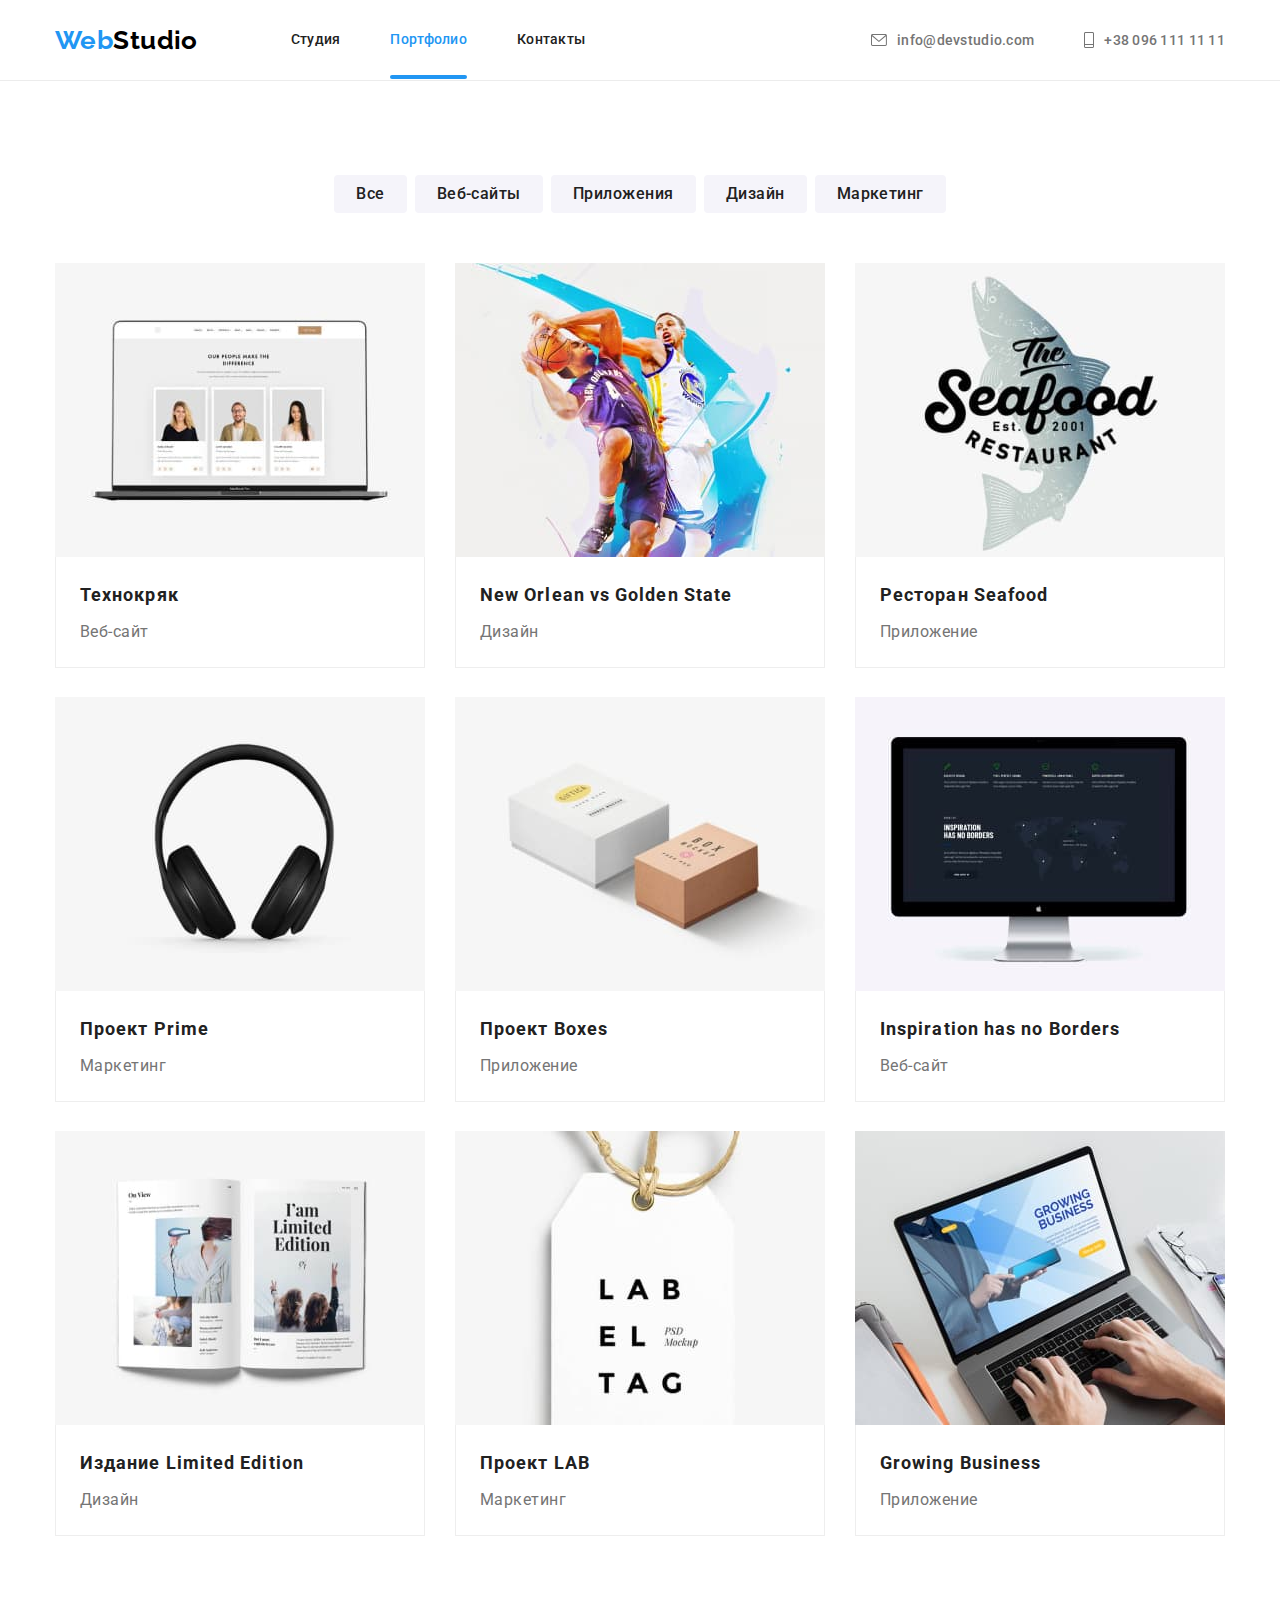
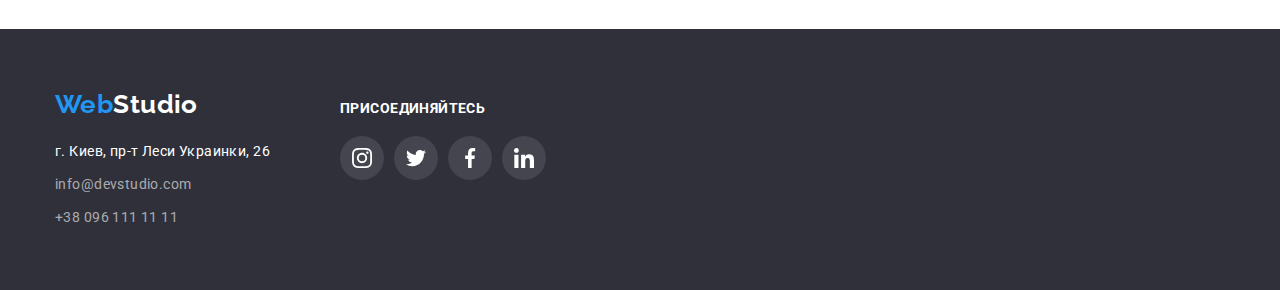
==== portfolio.html @ 1ba32eb7 "Initial commit" ====
<!DOCTYPE html>
<html lang="ru">
  <head>
    <meta charset="UTF-8" />
    <meta http-equiv="X-UA-Compatible" content="IE=edge" />
    <meta name="viewport" content="width=device-width, initial-scale=1.0" />
    <link rel="preconnect" href="https://fonts.googleapis.com" />
    <link rel="preconnect" href="https://fonts.gstatic.com" crossorigin />
    <link
      href="https://fonts.googleapis.com/css2?family=Raleway:wght@700&family=Roboto:wght@400;500;700;900&display=swap"
      rel="stylesheet"
    />
    <link
      rel="stylesheet"
      href="https://cdnjs.cloudflare.com/ajax/libs/modern-normalize/1.1.0/modern-normalize.min.css"
    />
    <link rel="stylesheet" href="./css/styles.css" />
    <title>Портфолио</title>
  </head>

  <!--Зміст сайту Студії-->

  <body>
    <header class="header-section-portfolio">
      <div class="container header-container">
        <a class="logo link" href="index.html" lang="en"
          >Web<span class="logo-black">Studio</span></a
        >
        <nav class="header-nav">
          <ul class="header-nav-list list">
            <li class="header-nav-item">
              <a class="header-nav-link link" href="./index.html">Студия</a>
            </li>
            <li class="header-nav-item">
              <a class="header-nav-link active link" href="./portfolio.html">Портфолио</a>
            </li>
            <li class="header-nav-item"><a class="header-nav-link link" href="#">Контакты</a></li>
          </ul>
        </nav>

        <!--Контакти студії-->

        <ul class="header-contact-list">
          <li class="header-contact-item">
            <a class="header-contact-link link" href="mailto:info@devstudio.com"
              ><svg class="header-contact-icon" width="16" height="12">
                <use href="./images/icons.svg#icon-mail"></use>
              </svg>
              info@devstudio.com</a
            >
          </li>
          <li class="header-contact-item">
            <a class="header-contact-link link" href="tel:+380961111111"
              ><svg class="header-contact-icon" width="10" height="16">
                <use href="./images/icons.svg#icon-tel"></use></svg
              >+38 096 111 11 11</a
            >
          </li>
        </ul>
      </div>
    </header>

    <!--Основна інформація сторінки портфоліо-->

    <main>
      <section class="section portfolio-section">
        <div class="container">
          <!--Фільтр портфоліо-->
          <h1 class="sr-only">Примеры работ</h1>
          <ul class="potfolio-filtr list">
            <li class="portfolio-filtr-button">
              <button class="portfolio-filtr-button-item" type="button">Все</button>
            </li>
            <li class="portfolio-filtr-button">
              <button class="portfolio-filtr-button-item" type="button">Веб-сайты</button>
            </li>
            <li class="portfolio-filtr-button">
              <button class="portfolio-filtr-button-item" type="button">Приложения</button>
            </li>
            <li class="portfolio-filtr-button">
              <button class="portfolio-filtr-button-item" type="button">Дизайн</button>
            </li>
            <li class="portfolio-filtr-button">
              <button class="portfolio-filtr-button-item" type="button">Маркетинг</button>
            </li>
          </ul>

          <!--Матеріали портфоліо-->

          <!-- <li class="item-services">
                    <a href="" class="list-services">
                    <div class="overlay">
                        <img src="./img/tehno.jpg" alt="leptop" width="370" height="294">
                        <p class="kontent">Технокряк это современная площадка распространения коронавируса.
                            Компании используют эту платформу для цифрового шпионажа и атак на защищённые сервера конкурентов.</p>
                    </div>
                    <div class="bloc">
                        <h2>Технокряк</h2>
                        <p class="list-text">Веб-сайт</p>
                    </div></a> -->

          <ul class="portfolio-list list">
            <li class="portfolio-item">
              <a class="portfolio-item-link" href="#">
                <div class="portfolio-description">
                  <img
                    src="./images/portfolio/project-1.jpg"
                    alt="Веб-сайт Технокряк"
                    width="370"
                    height="294"
                  />
                  <p class="portfolio-item-description">
                    Ресурс предлагает комплексные предложения с разным уровнем функционала и
                    сервисов. Все это позволит посетителю получить исчерпывающие сведения о компании
                    или частном лице.
                  </p>
                </div>
                <div class="portfolio-card-content">
                  <h2 class="portfolio-list-title">Технокряк</h2>
                  <p class="portfolio-list-text">Веб-сайт</p>
                </div>
              </a>
            </li>
            <li class="portfolio-item">
              <a class="portfolio-item-link" href="#">
                <div class="portfolio-description">
                  <img
                    src="./images/portfolio/project-2.jpg"
                    alt="Дизайн постера баскетбольного матча New Orlean vs Golden State"
                    width="370"
                    height="294"
                  />
                  <p class="portfolio-item-description">
                    Ресурс предлагает комплексные предложения с разным уровнем функционала и
                    сервисов. Все это позволит посетителю получить исчерпывающие сведения о компании
                    или частном лице.
                  </p>
                </div>
                <div class="portfolio-card-content">
                  <h2 class="portfolio-list-title">New Orlean vs Golden State</h2>
                  <p class="portfolio-list-text">Дизайн</p>
                </div>
              </a>
            </li>
            <li class="portfolio-item">
              <a class="portfolio-item-link" href="#">
                <div class="portfolio-description">
                  <img
                    src="./images/portfolio/project-3.jpg"
                    alt="Приложение для ресторана Seafood"
                    width="370"
                    height="294"
                  />
                  <p class="portfolio-item-description">
                    Ресурс предлагает комплексные предложения с разным уровнем функционала и
                    сервисов. Все это позволит посетителю получить исчерпывающие сведения о компании
                    или частном лице.
                  </p>
                </div>
                <div class="portfolio-card-content">
                  <h2 class="portfolio-list-title">Ресторан Seafood</h2>
                  <p class="portfolio-list-text">Приложение</p>
                </div>
              </a>
            </li>
            <li class="portfolio-item">
              <a class="portfolio-item-link" href="#">
                <div class="portfolio-description">
                  <img
                    src="./images/portfolio/project-4.jpg"
                    alt="Проект в сфере маркетинга под названием Prime с наушниками"
                    width="370"
                    height="294"
                  />
                  <p class="portfolio-item-description">
                    Ресурс предлагает комплексные предложения с разным уровнем функционала и
                    сервисов. Все это позволит посетителю получить исчерпывающие сведения о компании
                    или частном лице.
                  </p>
                </div>
                <div class="portfolio-card-content">
                  <h2 class="portfolio-list-title">Проект Prime</h2>
                  <p class="portfolio-list-text">Маркетинг</p>
                </div>
              </a>
            </li>
            <li class="portfolio-item">
              <a class="portfolio-item-link" href="#">
                <div class="portfolio-description">
                  <img
                    src="./images/portfolio/project-5.jpg"
                    alt="Приложение для проекта Boxes"
                    width="370"
                    height="294"
                  />
                  <p class="portfolio-item-description">
                    Ресурс предлагает комплексные предложения с разным уровнем функционала и
                    сервисов. Все это позволит посетителю получить исчерпывающие сведения о компании
                    или частном лице.
                  </p>
                </div>
                <div class="portfolio-card-content">
                  <h2 class="portfolio-list-title">Проект Boxes</h2>
                  <p class="portfolio-list-text">Приложение</p>
                </div>
              </a>
            </li>
            <li class="portfolio-item">
              <a class="portfolio-item-link" href="#">
                <div class="portfolio-description">
                  <img
                    src="./images/portfolio/project-6.jpg"
                    alt="Веб-сайт Inspiration has no Borders на черном фоне"
                    width="370"
                    height="294"
                  />
                  <p class="portfolio-item-description">
                    Ресурс предлагает комплексные предложения с разным уровнем функционала и
                    сервисов. Все это позволит посетителю получить исчерпывающие сведения о компании
                    или частном лице.
                  </p>
                </div>
                <div class="portfolio-card-content">
                  <h2 class="portfolio-list-title">Inspiration has no Borders</h2>
                  <p class="portfolio-list-text">Веб-сайт</p>
                </div>
              </a>
            </li>
            <li class="portfolio-item">
              <a class="portfolio-item-link" href="#">
                <div class="portfolio-description">
                  <img
                    src="./images/portfolio/project-7.jpg"
                    alt="Дизайн для издания Limited Edition"
                    width="370"
                    height="294"
                  />
                  <p class="portfolio-item-description">
                    Ресурс предлагает комплексные предложения с разным уровнем функционала и
                    сервисов. Все это позволит посетителю получить исчерпывающие сведения о компании
                    или частном лице.
                  </p>
                </div>
                <div class="portfolio-card-content">
                  <h2 class="portfolio-list-title">Издание Limited Edition</h2>
                  <p class="portfolio-list-text">Дизайн</p>
                </div>
              </a>
            </li>
            <li class="portfolio-item">
              <a class="portfolio-item-link" href="#">
                <div class="portfolio-description">
                  <img
                    src="./images/portfolio/project-8.jpg"
                    alt="Проект в сфере маркетинга под названием LAB"
                    width="370"
                    height="294"
                  />
                  <p class="portfolio-item-description">
                    Ресурс предлагает комплексные предложения с разным уровнем функционала и
                    сервисов. Все это позволит посетителю получить исчерпывающие сведения о компании
                    или частном лице.
                  </p>
                </div>
                <div class="portfolio-card-content">
                  <h2 class="portfolio-list-title">Проект LAB</h2>
                  <p class="portfolio-list-text">Маркетинг</p>
                </div>
              </a>
            </li>
            <li class="portfolio-item">
              <a class="portfolio-item-link" href="#">
                <div class="portfolio-description">
                  <img
                    src="./images/portfolio/project-9.jpg"
                    alt="Приложение Growing Business"
                    width="370"
                    height="294"
                  />
                  <p class="portfolio-item-description">
                    Ресурс предлагает комплексные предложения с разным уровнем функционала и
                    сервисов. Все это позволит посетителю получить исчерпывающие сведения о компании
                    или частном лице.
                  </p>
                </div>
                <div class="portfolio-card-content">
                  <h2 class="portfolio-list-title">Growing Business</h2>
                  <p class="portfolio-list-text">Приложение</p>
                </div>
              </a>
            </li>
          </ul>
        </div>
      </section>
    </main>

    <!--Футер сайту-->

    <footer class="footer">
      <div class="container">
        <div class="footer-left-side">
          <a class="logo link logo-footer" href="./index.html" lang="en"
            >Web<span class="logo-white">Studio</span></a
          >

          <address class="footer-contact">
            <ul class="footer-contact-list list">
              <li class="footer-contact-item">
                <a
                  class="footer-contact-adress"
                  href="https://goo.gl/maps/XeqfAgBL67WMoKfA7"
                  target="_blank"
                  rel="noreferrer noopener"
                  >г. Киев, пр-т Леси Украинки, 26</a
                >
              </li>
              <li class="footer-contact-item">
                <a class="footer-contact-link" href="mailto:info@devstudio.com"
                  >info@devstudio.com</a
                >
              </li>
              <li class="footer-contact-item">
                <a class="footer-contact-link" href="tel:+380961111111">+38 096 111 11 11</a>
              </li>
            </ul>
          </address>
        </div>

        <div class="footer-right-side">
          <h2 class="footer-social-connect">ПРИСОЕДИНЯЙТЕСЬ</h2>
          <ul class="studio-social">
            <li class="studio-social-item">
              <a
                class="studio-social-link link"
                href=""
                target="_blank"
                rel="noopener noreferrer"
                aria-label="Иконка Instagram"
              >
                <svg class="studio-social-icon" width="20" height="20">
                  <use href="./images/icons.svg#icon-instagram"></use>
                </svg>
              </a>
            </li>
            <li class="studio-social-item">
              <a
                class="studio-social-link link"
                href=""
                target="_blank"
                rel="noopener noreferrer"
                aria-label="Иконка Twitter"
              >
                <svg class="studio-social-icon" width="20" height="20">
                  <use href="./images/icons.svg#icon-twitter"></use></svg
              ></a>
            </li>
            <li class="studio-social-item">
              <a
                class="studio-social-link link"
                href=""
                target="_blank"
                rel="noopener noreferrer"
                aria-label="Иконка Facebook"
              >
                <svg class="studio-social-icon" width="20" height="20">
                  <use href="./images/icons.svg#icon-facebook"></use></svg
              ></a>
            </li>
            <li class="studio-social-item">
              <a
                class="studio-social-link link"
                href=""
                target="_blank"
                rel="noopener noreferrer"
                aria-label="Иконка LinkedIn"
              >
                <svg class="studio-social-icon" width="20" height="20">
                  <use href="./images/icons.svg#icon-linkedin"></use></svg
              ></a>
            </li>
          </ul>
        </div>
      </div>
    </footer>
  </body>
</html>
---- css/styles.css ----
/* Головний псевдоклас для перемінних */
:root {
  --primary-text-color: #212121;
  --secondary-text-color: #757575;
  --white-text-color: #ffffff;
  --accent-color: #2196f3;
  --black-logo-color: #000000;
  --footer-text-color: rgba(255, 255, 255, 0.6);
  --white-background-color: #ffffff;
  --hero-background-color: #2f303a;
  --team-background-color: #f5f4fa;
  --hero-button-focus: #1e7cc9;
  --animation: 250ms cubic-bezier(0.4, 0, 0.2, 1);
}

/* основний клас */
html {
  box-sizing: border-box;
  margin: 0 auto;
}

body {
  font-family: Roboto, sans-serif;
  font-size: 14px;
  line-height: 1.71;
  letter-spacing: 0.03em;
  background-color: var(--white-background-color);
  color: var(--primary-text-color);
}

address {
  font-style: normal;
}

/* Прибираю оформлення посилання */

a {
  text-decoration: none;
}

/* Прибираю точки в списку */

ul {
  list-style-type: none;
}

/* зображення переводи з лінійних в блочні */

img {
  display: block;
  max-width: 100%;
}

/* прибираєм зайве в посилланнях та списку */
.link {
  text-decoration: none;
}
.list {
  list-style: none;
  padding-left: 0;
  margin: 0;
}

/* Оформлення логотипу */
.logo {
  display: flex;
  align-items: center;
  font-family: 'Raleway', sans-serif;
  font-style: normal;
  font-weight: 700;
  font-size: 26px;
  line-height: 1.19;
  color: var(--accent-color);
}

/* Оформлення заголовків */
.section-title {
  font-weight: 700;
  font-size: 36px;
  line-height: 1.17;
  text-align: center;
  color: var(--primary-text-color);
  margin-bottom: 50px;
}

/* Ховаємо непотрібні заголовки screen reader only */
.sr-only {
  position: absolute;
  width: 1px;
  height: 1px;
  margin: -1px;
  border: 0;
  padding: 0;
  white-space: nowrap;
  clip-path: inset(100%);
  clip: rect(0 0 0 0);
  overflow: hidden;
}

.container {
  width: 1200px;
  padding-left: 15px;
  padding-right: 15px;
  margin: 0 auto;
}

.section {
  padding-top: 94px;
  padding-bottom: 94px;
}

/* Оформллення хедера */
.logo-black {
  color: var(--black-logo-color);
}

.header-nav,
.header-contact-list {
  display: flex;
  align-items: center;
}

.header-nav-link {
  font-weight: 500;
  line-height: 1.14;
  letter-spacing: 0.02em;
  padding-top: 32px;
  padding-bottom: 32px;
  color: var(--primary-text-color);
  position: relative;

  transition: color var(--animation);
}

.header-nav-item {
  display: block;
  color: var(--title-text-color);
  font-weight: 500;
  line-height: 1.14;
  letter-spacing: 0.02em;
  margin-right: 50px;
}

.header-nav-item:last-child {
  margin-right: 0px;
}

.header-nav-list {
  display: flex;
}

.header-nav {
  margin-left: 93px;
}

.header-contact-list {
  display: flex;
  margin-left: auto;
}

.header-contact-item {
  margin-right: 50px;
}

.header-contact-item:last-child {
  margin-right: 0px;
}

.header-contact-link {
  display: flex;
  align-items: center;
  padding-top: 32px;
  padding-bottom: 32px;
  font-weight: 500;
  line-height: 16px;
  letter-spacing: 0.02em;
  color: var(--secondary-text-color);

  transition: color var(--animation);
}

.header-nav-link:hover,
.header-nav-link:focus,
.header-contact-link:hover,
.header-contact-link:focus {
  color: var(--accent-color);
}

.active {
  color: var(--accent-color);
}

.header-nav-link.active::after {
  transition: background-color var(--animation);
}

.header-nav-link.active::after {
  position: absolute;
  content: '';
  display: block;
  width: 100%;
  height: 4px;
  background-color: var(--accent-color);
  border-radius: 2px;
  left: 0;
  bottom: 0;
}

.header-nav-link::after {
  position: absolute;
  content: '';
  display: block;
  width: 100%;
  height: 4px;
  background-color: transparent;
  border-radius: 2px;
  left: 0;
  bottom: 0;
}

.header-nav-link:focus::after,
.header-nav-link:hover::after {
  position: absolute;
  content: '';
  display: block;
  width: 100%;
  height: 4px;
  background-color: var(--accent-color);
  border-radius: 2px;
  left: 0;
  bottom: 0;
  transition: background-color 0.5s;
}

.header-nav-link::after {
  transition: background-color var(--animation);
}

.header-section-portfolio {
  border-bottom: 1px solid rgb(236, 236, 236);
}

.header-container {
  display: flex;
}

.header-contact-icon {
  fill: #757575;
  justify-content: center;
  align-items: center;
  margin-right: 10px;

  transition: fill var(--animation);
}

.header-contact-link:hover .header-contact-icon,
.header-contact-link:focus .header-contact-icon {
  fill: var(--accent-color);
}

/* Оформлення футера */
.footer {
  background-color: var(--hero-background-color);
  padding: 60px 0;
}

.footer .container {
  display: flex;
  align-items: baseline;
}

.footer-left-side {
  margin-right: 70px;
}

.logo-footer {
  display: inline-block;
  margin-bottom: 20px;
}

.footer-contact-adress {
  font-family: 'Roboto', sans-serif;
  font-style: normal;
  font-weight: 400;
  line-height: 1.71;
  letter-spacing: 0.03em;
  color: var(--white-text-color);
  text-decoration: none;
  display: block;
  padding: 0;
  margin: 0;

  transition: color var(--animation);
}

.footer-contact-link {
  font-family: 'Roboto', sans-serif;
  font-style: normal;
  font-weight: 400;
  line-height: 1.71;
  letter-spacing: 0.03em;
  color: var(--footer-text-color);
  text-decoration: none;
  display: block;
  padding: 0;
  margin: 0;

  transition: color var(--animation);
}

.footer-contact-link:hover,
.footer-contact-link:focus,
.footer-contact-adress:hover,
.footer-contact-adress:focus {
  color: var(--accent-color);
}

.footer-social-connect {
  color: var(--white-text-color);
  text-transform: uppercase;

  font-family: 'roboto';
  font-size: 14px;
  font-weight: 700;
  letter-spacing: 0.03em;
  line-height: 1.16;
}

.footer-social {
  width: 206px;
}

.footer-contact-item {
  margin-bottom: 9px;
}

.footer-contact-item:last-child {
  margin-bottom: 0;
}

.logo-white {
  color: var(--white-text-color);
}

.footer-social {
  display: block;
  width: 206px;
  height: 80px;
}

.footer-social-connect {
  color: var(--white-text-color);
  margin-bottom: 20px;
}

.studio-social {
  display: flex;
}

.studio-social-item {
  margin-right: 10px;
}

.studio-social-item:last-child {
  margin-right: 0px;
}

.studio-social-link {
  display: flex;
  align-items: center;
  justify-content: center;
  width: 44px;
  height: 44px;
  border-radius: 50%;
  background-color: rgba(255, 255, 255, 0.1);

  transition: background-color var(--animation);
}

.studio-social-link:hover,
.studio-social-link:focus {
  background-color: var(--accent-color);
}

.studio-social-icon {
  fill: var(--white-text-color);
}

.subscribe {
  margin-left: auto;
}

.footer-form-title {
  font-family: 'Roboto';
  font-style: normal;
  font-weight: 700;
  font-size: 14px;
  line-height: 16px;
  letter-spacing: 0.03em;
  text-transform: uppercase;

  color: #ffffff;
}

.footer-form-input {
  width: 358px;
  height: 50px;
  padding-left: 16px;
  margin-right: 12px;

  color: var(--white-text-color);
  background-color: transparent;
  border: 1px solid rgba(255, 255, 255, 0.3);
  box-sizing: border-box;
  border-radius: 4px;
  outline: none;
  transition: border var(--animation);
}

.footer-form-input::placeholder {
  font-weight: 400;
  font-size: 16px;
  line-height: 1.25;

  align-items: center;
  letter-spacing: 0.03em;
  color: rgba(255, 255, 255, 0.6);
}

.footer-form-input:focus,
.footer-form-input:hover {
  border: 1px solid var(--accent-color);
}

.submit-btn {
  display: inline-flex;
  justify-content: center;
  align-items: center;
  padding: 10px 28px;
  min-height: 50px;
  background-color: var(--accent-color);
  border: none;
  box-shadow: 0px 4px 4px rgba(0, 0, 0, 0.15);
  border-radius: 4px;

  font-weight: 700;
  font-size: 16px;
  line-height: 1.87;

  align-items: center;
  text-align: center;
  letter-spacing: 0.06em;
  color: var(--white-text-color);

  cursor: pointer;

  transition: background-color var(--animation);
}

.submit-btn:after {
  content: '';
  margin-left: 9px;
  width: 24px;
  height: 24px;
  background-image: url(../images/icons/icon\ send.svg);
  background-repeat: no-repeat;
  background-position: center;
}

.submit-btn:hover,
.submit-btn:focus {
  background-color: var(--hero-button-focus);
}

/* ГОЛОВНА СТОРІНКА СТУДІЇ */

/* Оформлення Героя */

.hero {
  background: linear-gradient(rgba(47, 48, 58, 0.4), rgba(47, 48, 58, 0.4)),
    url(../images/main-page/background-hero.jpg);
  background-color: rgba(47, 48, 58, 1);
  max-width: 1600px;
  height: 600px;
  background-size: cover;
  margin-left: auto;
  margin-right: auto;
  background-repeat: no-repeat;
  background-position: center;
  text-align: center;
  padding-top: 200px;
  padding-bottom: 200px;
}

.hero-title {
  max-width: 700px;
  margin: 0 auto;
  margin-bottom: 30px;
  font-weight: 900;
  font-size: 44px;
  line-height: 1.36;
  text-align: center;
  letter-spacing: 0.06em;
  text-transform: uppercase;
  color: var(--white-text-color);
}

.hero-button {
  display: inline-block;
  border: none;
  border-radius: 4px;
  padding: 10px 32px;
  font-family: 'Roboto';
  font-weight: 700;
  font-size: 16px;
  line-height: 1.88;
  align-items: center;
  text-align: center;
  letter-spacing: 0.06em;
  background-color: var(--accent-color);
  color: var(--white-text-color);
  cursor: pointer;

  transition: background-color var(--animation);
}

.hero-button:hover,
.hero-button:focus {
  background-color: var(--hero-button-focus);
}

/* Модальне вікно */
.backdrop {
  position: fixed;

  display: flex;
  align-items: center;
  justify-content: center;

  width: 100vw;
  height: 100vh;

  background-color: rgba(0, 0, 0, 0.2);

  top: 0;
  transition: opacity 250ms cubic-bezier(0.4, 0, 0.2, 1),
    visibility 250ms cubic-bezier(0.4, 0, 0.2, 1);
}

.backdrop.is-hidden {
  opacity: 0;
  visibility: hidden;
  pointer-events: none;
}

.backdrop.is-hidden .modal {
  transform: scale(2);
}

.modal {
  width: 528px;
  min-height: 581px;
  background-color: #ffffff;
  box-shadow: 0px 1px 3px rgba(0, 0, 0, 0.12), 0px 1px 1px rgba(0, 0, 0, 0.14),
    0px 2px 1px rgba(0, 0, 0, 0.2);
  border-radius: 4px;
  position: relative;
  transform: scale(1);
  transition: transform 250ms cubic-bezier(0.4, 0, 0.2, 1);
  padding: 40px;
}

.close-btn {
  position: absolute;
  top: 8px;
  right: 8px;
  display: flex;
  justify-content: center;
  align-items: center;
  width: 30px;
  height: 30px;
  border-radius: 50%;
  border: 1px solid rgba(0, 0, 0, 0.1);
  background-color: transparent;
  padding: 0;
  cursor: pointer;
  transition: fill var(--animation);
}

.close-btn:hover,
.close-btn:focus {
  fill: var(--accent-color);
  cursor: pointer;
}

.form-title {
  display: block;
  font-family: Roboto;
  font-size: 20px;
  font-weight: 700;
  line-height: 23px;
  letter-spacing: 0.03em;
  text-align: center;
  color: var(--primary-text-color);
  margin-bottom: 12px;
}

.form-group,
.form-policy {
  display: block;
  margin-bottom: 10px;
  transition: fill var(--animation);
}

.form-group {
  position: relative;
}

.form-icon {
  fill: #000000;
  position: absolute;
  bottom: 11px;
  left: 12px;
  transition: fill var(--animation);
}

.form-input {
  width: 100%;
  height: 40px;
  border: 1px solid rgba(33, 33, 33, 0.2);
  border-radius: 4px;
  padding: 11px 42px;
  outline: transparent;
  transition: border var(--animation);
}

.form-input:focus,
.form-input:hover {
  border: 1px solid var(--accent-color);
}

.form-input:focus + .form-icon,
.form-input:hover + .form-icon {
  fill: var(--accent-color);
}

.form-description {
  display: block;
  font-family: Roboto;
  font-size: 12px;
  font-weight: 400;
  line-height: 14px;
  letter-spacing: 0.01em;
  text-align: left;
  color: var(--secondary-text-color);
}

.form-input-comment {
  height: 120px;
  width: 100%;
  resize: none;
  padding: 12px 16px;
  outline: transparent;
  transition: border var(--animation);
  border-radius: 4px;
  border: 1px solid rgba(33, 33, 33, 0.2);
}

.form-input::placeholder {
  font-weight: 400;
  font-size: 14px;
  line-height: 16px;
  letter-spacing: 0.01em;
  color: rgba(117, 117, 117, 0.5);
}

.form-input-comment:focus,
.form-input-comment:hover {
  border: 1px solid var(--accent-color);
}

.modal-form-checkbox {
  transition: border var(--animation);
}

.modal-form-checkbox-policy {
  font-weight: 400;
  font-size: 14px;
  line-height: 1.714;
  color: var(--secondary-text-color);
}

.modal-form-checkbox-policy::before {
  display: inline-block;
  vertical-align: middle;
  content: '';
  width: 16px;
  height: 15px;
  border-radius: 2px;
  cursor: pointer;
  border: 2px solid var(--primary-text-color);
  margin-right: 7px;
  transition: background-image var(--animation);
}

.modal-form-checkbox-policy:hover::before,
.modal-form-checkbox-policy:focus::before {
  border: 2px solid var(--accent-color);
}

.modal-form-checkbox:checked + .modal-form-checkbox-policy::before {
  background-image: url(../images/icons/icon-check.svg);
  background-position: center;
  outline: transparent;
  border: none;
}

.modal-form-checkbox:focus + .modal-form-checkbox-policy::before {
  border: 2px solid var(--accent-color);
}

.modal-form-policy-link {
  color: var(--accent-color);
  text-decoration: underline;
}

.form-submit-button {
  display: flex;
  justify-content: center;
  align-items: center;
  margin: 30px auto 0px auto;
  width: 200px;
  height: 50px;

  font-weight: 700;
  font-size: 16px;
  line-height: 1.87;
  letter-spacing: 0.06em;
  color: var(--white-text-color);

  background-color: var(--accent-color);
  border: transparent;
  box-shadow: 0px 4px 4px rgba(0, 0, 0, 0.15);
  border-radius: 4px;

  cursor: pointer;
  transition: background-color var(--animation);
}

.form-submit-button:hover,
.form-submit-button:focus {
  background-color: var(--hero-button-focus);
}

/* Блок інформації про принципи та політику Студії */
.features-section {
  padding-bottom: 0;
}

.features-title {
  font-size: 14px;
  font-weight: 700;
  line-height: 1.14;
  letter-spacing: 0.03em;
  text-transform: uppercase;
  margin-bottom: 10px;
}

.features-list {
  display: flex;
}

.features-item {
  max-width: 270px;
  margin-right: 30px;
}

.features-item:last-child {
  margin-right: 0;
}

.features-text {
  line-height: 1.71;
  color: var(--secondary-text-color);
}

.container-features-icon {
  padding: 25px 100px;
  margin-bottom: 30px;
  background-color: #f5f4fa;
  border-radius: 4px;
}

.features-icon {
  display: block;
}

/* ОФОРМЛЕННЯ СЕКЦІЇ ПОСЛУГ */
.work-list {
  display: flex;
}

.work-item {
  margin-right: 30px;
  position: relative;
}

.work-item:last-child {
  margin-right: 0;
}

/* .work-item::before {
  position: absolute;
  left: 0;
  bottom: 0;
  content: '';
  display: flex;
  width: 100%;
  height: 70px;
  background-color: rgba(47, 48, 58, 0.8);
} */

.work-item-description {
  display: flex;
  position: absolute;
  left: 0;
  bottom: 0;

  justify-content: center;
  align-items: center;
  margin: 0 auto;
  height: 70px;
  width: 100%;
  font-weight: 700;

  line-height: 16px;

  text-transform: uppercase;

  color: #ffffff;
  background-color: rgba(47, 48, 58, 0.8);
}

/* Оформлення команди */
.section-team {
  background-color: var(--team-background-color);
}

.team-list {
  display: flex;
}

.team-item {
  margin-right: 30px;
  background-color: var(--white-background-color);
  box-shadow: 0px 1px 3px rgba(0, 0, 0, 0.12), 0px 1px 1px rgba(0, 0, 0, 0.14),
    0px 2px 1px rgba(0, 0, 0, 0.2);
  border-radius: 0px 0px 4px 4px;
}

.team-item:last-child {
  margin-right: 0;
}

.team-unit-description {
  padding: 30px;
}

.team-unit {
  font-weight: 500;
  font-size: 16px;
  line-height: 1.19;
  text-align: center;
  margin-bottom: 10px;
}

.team-profession {
  font-size: 16px;
  line-height: 1.19;
  text-align: center;
  color: var(--secondary-text-color);
  margin-bottom: 16px;
}

.team-unit-social {
  display: flex;
  justify-content: center;
}

.social-link {
  display: flex;
  align-items: center;
  justify-content: center;
  width: 44px;
  height: 44px;
  border-radius: 50%;
  background-color: var(--white-background-color);
  margin-right: 10px;

  transition: background-color var(--animation);
}

.social-link:last-child {
  margin-right: 0px;
}

.team-unit-social-link {
  margin-right: 10px;
}

.team-unit-social-link:last-child {
  margin-right: 0px;
}

.social-icon {
  fill: #afb1b8;
  transition: fill var(--animation);
}

.social-link:hover,
.social-link:focus {
  background-color: var(--accent-color);
}

.social-link:hover .social-icon,
.social-link:focus .social-icon {
  fill: var(--white-text-color);
}

/* Блок клиентов */
.clients-list {
  display: flex;
}

.client-link {
  display: flex;
  align-items: center;
  justify-content: center;
  border: 1px solid rgba(175, 177, 184, 1);
  border-radius: 4px;
  width: 170px;
  height: 92px;

  transition: border-color var(--animation);
}

.clients-item {
  margin-right: 30px;
}

.clients-item:last-child {
  margin-right: 0px;
}

.client-icon {
  fill: #afb1b8;
  transition: fill var(--animation);
}

.client-link:hover,
.client-icon:focus {
  border-color: var(--accent-color);
}

.client-link:hover .client-icon,
.client-link:focus .client-icon {
  fill: var(--accent-color);
}

/* ОСОБЛИВОСТІ СТОРІНКИ ПОРТФОЛІО */
.potfolio-filtr {
  display: flex;
  justify-content: center;
  margin-bottom: 50px;
}

.portfolio-filtr-button-item {
  display: inline-block;
  border: none;
  border-radius: 4px;
  padding: 6px 22px;
  font-family: 'Roboto';
  font-weight: 500;
  font-size: 16px;
  line-height: 1.62;
  text-align: center;
  letter-spacing: 0.03em;
  background-color: var(--team-background-color);
  color: var(--primary-text-color);
  cursor: pointer;

  transition: background-color var(--animation), color var(--animation), box-shadow var(--animation);
}

.portfolio-filtr-button {
  margin-right: 8px;
}

.portfolio-filtr-button:last-child {
  margin-right: 0;
}

.portfolio-filtr-button-item:hover,
.portfolio-filtr-button-item:focus {
  background-color: var(--accent-color);
  color: var(--white-text-color);
  box-shadow: 0px 2px 2px 0px rgba(0, 0, 0, 0.12), 0px 1px 2px 0px rgba(0, 0, 0, 0.08),
    0px 3px 1px 0px rgba(0, 0, 0, 0.1);
}

.portfolio-list {
  display: flex;
  flex-wrap: wrap;
}

.portfolio-card-content {
  padding: 20px 24px;
  border: 1px solid #eeeeee;
  border-top: none;
}

.portfolio-item {
  width: calc((100%-60px) / 3);
  margin-right: 30px;
  margin-bottom: 30px;
  background: #fff;
  width: 370px;
  height: 404px;
  transition: box-shadow var(--animation);
}

.portfolio-item:nth-child(3n) {
  margin-right: 0;
}
.portfolio-item:nth-last-child(-n + 3) {
  margin-bottom: 0;
}

.portfolio-item:hover .portfolio-overlay {
  transform: translateY(0);
}

.portfolio-description {
  position: relative;
  overflow: hidden;
}

.portfolio-overlay {
  position: absolute;

  display: inline-block;
  content: '';
  width: 100%;
  height: 100%;
  top: 0;
  left: 0;
  background-color: rgba(33, 150, 243, 0.9);
  transform: translateY(100%);
  transition: transform 250ms cubic-bezier(0.4, 0, 0.2, 1);
}

.portfolio-item-description {
  position: absolute;
  display: flex;
  top: 0;
  left: 0;
  min-width: 100%;
  height: 100%;

  padding: 63px 24px;

  font-size: 18px;
  line-height: 1.56;

  color: var(--white-text-color);
  background-color: rgba(33, 150, 243, 0.9);
  transform: translateY(100%);
  transition: transform 250ms cubic-bezier(0.4, 0, 0.2, 1);
}

.portfolio-list-title {
  font-weight: 700;
  font-size: 18px;
  line-height: 2;
  letter-spacing: 0.06em;
  color: var(--primary-text-color);
  margin-bottom: 4px;
}

.portfolio-list-text {
  font-size: 16px;
  line-height: 1.88;
  letter-spacing: 0.03em;
  color: var(--secondary-text-color);
}

.portfolio-item-link {
  display: block;
  cursor: pointer;
  transition: box-shadow var(--animation);
}

.portfolio-item-link:hover,
.portfolio-item-link:focus {
  cursor: pointer;
  box-shadow: 0px 1px 1px rgba(0, 0, 0, 0.12), 0px 4px 4px rgba(0, 0, 0, 0.06),
    1px 4px 6px rgba(0, 0, 0, 0.16);
}

.portfolio-item-link:focus .portfolio-item-description,
.portfolio-item-link:hover .portfolio-item-description {
  transform: translateY(0%);
  transition: transform 250ms cubic-bezier(0.4, 0, 0.2, 1);
}

/* Прибираємо всі відступи (обнуляємо показники) */
h1,
h1,
h2,
h3,
h4,
h5,
h6,
p {
  margin: 0;
}

ul,
li {
  margin: 0;
  padding: 0;
}
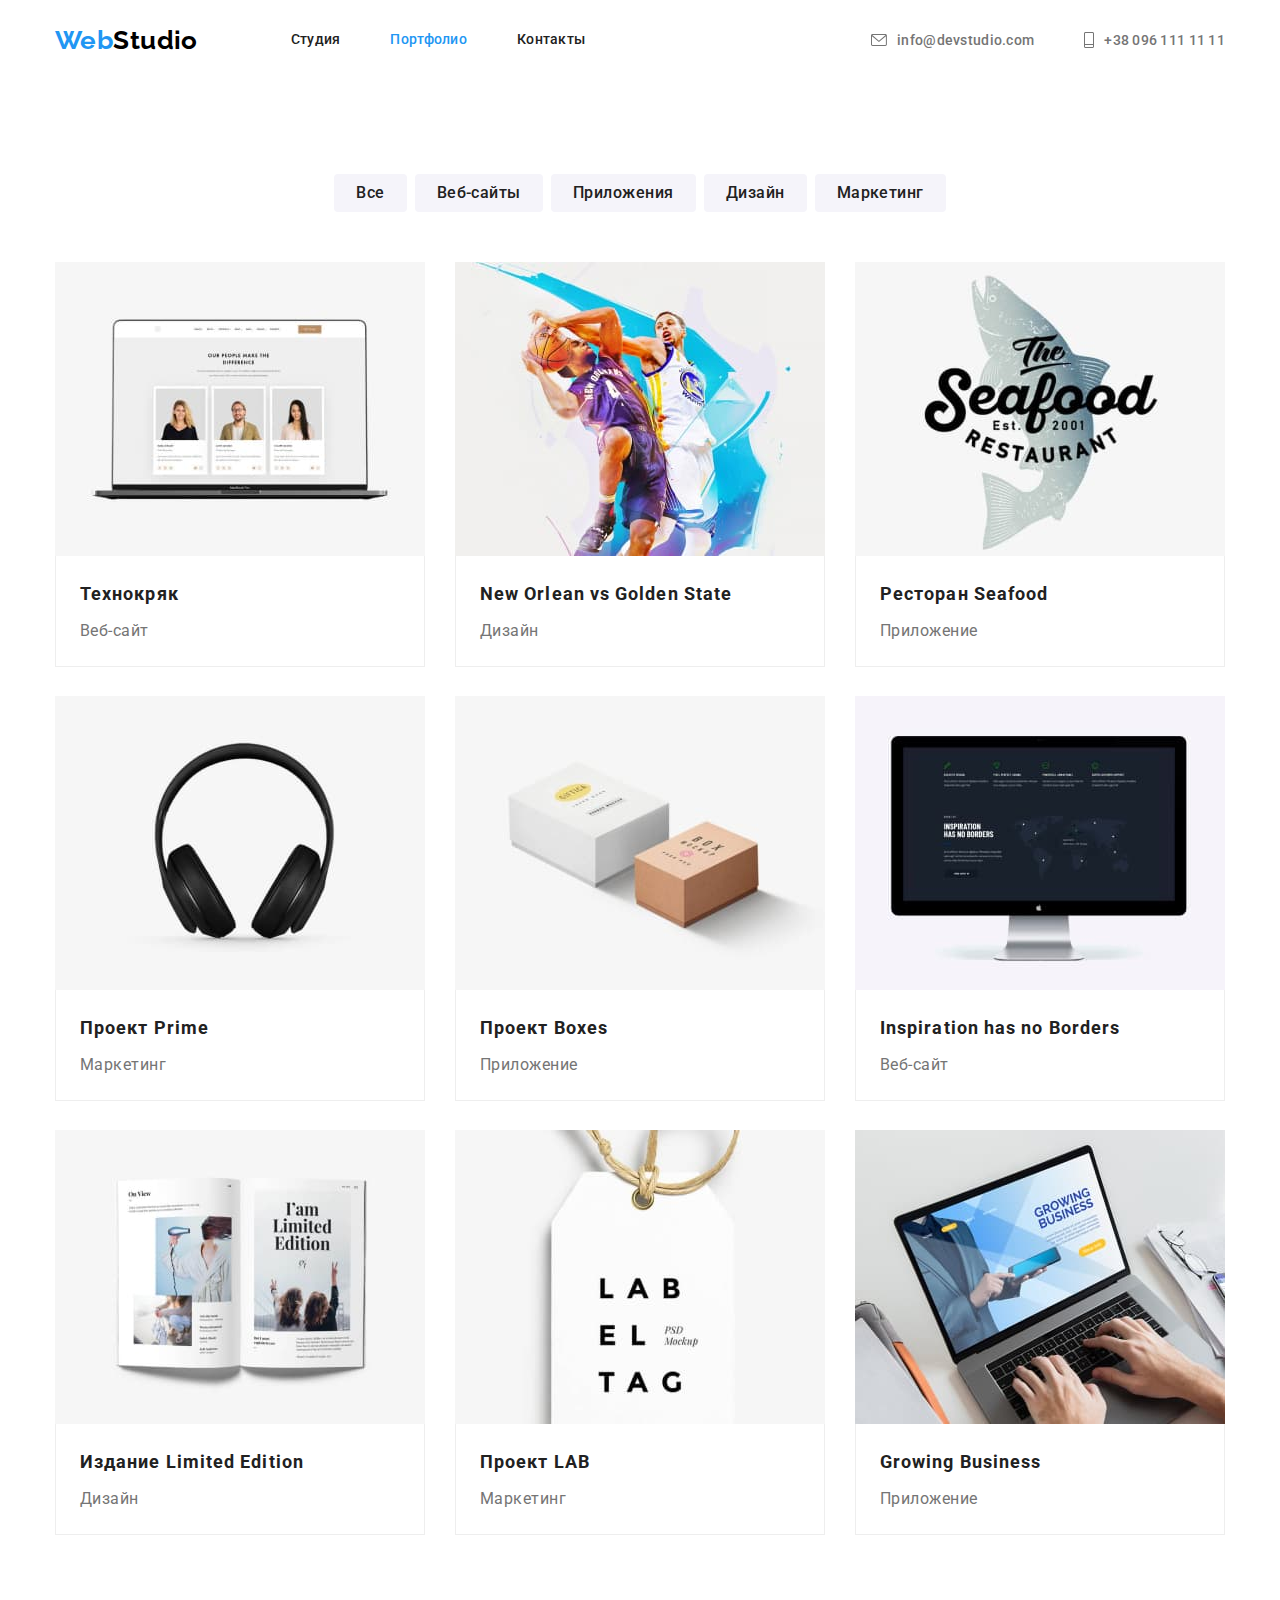
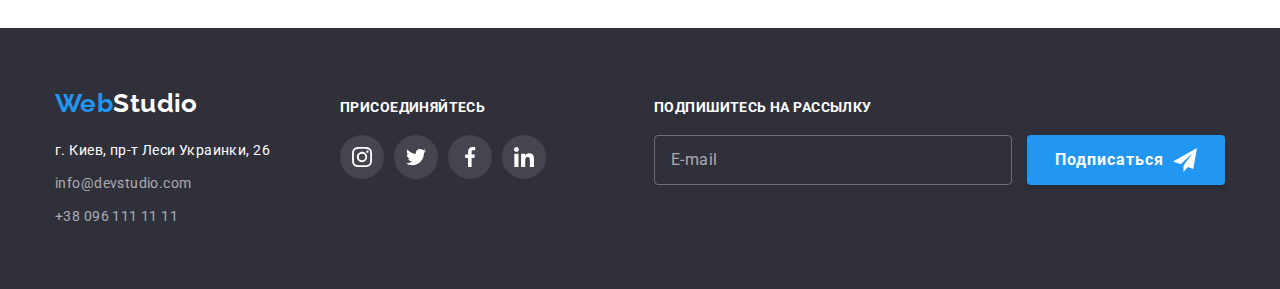
==== commit 8dd560b4: "Відповідність БЕМ" ====
--- a/portfolio.html
+++ b/portfolio.html
@@ -14,44 +14,50 @@
       rel="stylesheet"
       href="https://cdnjs.cloudflare.com/ajax/libs/modern-normalize/1.1.0/modern-normalize.min.css"
     />
+
+    <!-- Додаємо стилі -->
     <link rel="stylesheet" href="./css/styles.css" />
+
+    <!-- Додаємо стилі SASS -->
+    <link rel="stylesheet" href="./css/main.min.css" />
+
     <title>Портфолио</title>
   </head>
 
   <!--Зміст сайту Студії-->
 
   <body>
-    <header class="header-section-portfolio">
-      <div class="container header-container">
+    <header class="header">
+      <div class="header__section container">
         <a class="logo link" href="index.html" lang="en"
           >Web<span class="logo-black">Studio</span></a
         >
-        <nav class="header-nav">
-          <ul class="header-nav-list list">
-            <li class="header-nav-item">
-              <a class="header-nav-link link" href="./index.html">Студия</a>
-            </li>
-            <li class="header-nav-item">
-              <a class="header-nav-link active link" href="./portfolio.html">Портфолио</a>
-            </li>
-            <li class="header-nav-item"><a class="header-nav-link link" href="#">Контакты</a></li>
+        <nav class="header__nav">
+          <ul class="nav list">
+            <li class="nav__item">
+              <a class="nav__link link" href="./index.html">Студия</a>
+            </li>
+            <li class="nav__item">
+              <a class="nav__link nav__link-active link" href="./portfolio.html">Портфолио</a>
+            </li>
+            <li class="nav__item"><a class="nav__link link" href="#">Контакты</a></li>
           </ul>
         </nav>
 
         <!--Контакти студії-->
 
-        <ul class="header-contact-list">
-          <li class="header-contact-item">
-            <a class="header-contact-link link" href="mailto:info@devstudio.com"
-              ><svg class="header-contact-icon" width="16" height="12">
+        <ul class="header-contact header-contact__list">
+          <li class="header-contact__item">
+            <a class="header-contact__link link" href="mailto:info@devstudio.com"
+              ><svg class="header-contact__icon" width="16" height="12">
                 <use href="./images/icons.svg#icon-mail"></use>
               </svg>
               info@devstudio.com</a
             >
           </li>
-          <li class="header-contact-item">
-            <a class="header-contact-link link" href="tel:+380961111111"
-              ><svg class="header-contact-icon" width="10" height="16">
+          <li class="header-contact__item">
+            <a class="header-contact__link link" href="tel:+380961111111"
+              ><svg class="header-contact__icon" width="10" height="16">
                 <use href="./images/icons.svg#icon-tel"></use></svg
               >+38 096 111 11 11</a
             >
@@ -63,229 +69,217 @@
     <!--Основна інформація сторінки портфоліо-->
 
     <main>
-      <section class="section portfolio-section">
+      <section class="portfolio section">
         <div class="container">
           <!--Фільтр портфоліо-->
           <h1 class="sr-only">Примеры работ</h1>
           <ul class="potfolio-filtr list">
-            <li class="portfolio-filtr-button">
-              <button class="portfolio-filtr-button-item" type="button">Все</button>
-            </li>
-            <li class="portfolio-filtr-button">
-              <button class="portfolio-filtr-button-item" type="button">Веб-сайты</button>
-            </li>
-            <li class="portfolio-filtr-button">
-              <button class="portfolio-filtr-button-item" type="button">Приложения</button>
-            </li>
-            <li class="portfolio-filtr-button">
-              <button class="portfolio-filtr-button-item" type="button">Дизайн</button>
-            </li>
-            <li class="portfolio-filtr-button">
-              <button class="portfolio-filtr-button-item" type="button">Маркетинг</button>
+            <li class="portfolio-filtr__button">
+              <button class="portfolio-filtr__button-item" type="button">Все</button>
+            </li>
+            <li class="portfolio-filtr__button">
+              <button class="portfolio-filtr__button-item" type="button">Веб-сайты</button>
+            </li>
+            <li class="portfolio-filtr__button">
+              <button class="portfolio-filtr__button-item" type="button">Приложения</button>
+            </li>
+            <li class="portfolio-filtr__button">
+              <button class="portfolio-filtr__button-item" type="button">Дизайн</button>
+            </li>
+            <li class="portfolio-filtr__button">
+              <button class="portfolio-filtr__button-item" type="button">Маркетинг</button>
             </li>
           </ul>
 
           <!--Матеріали портфоліо-->
 
-          <!-- <li class="item-services">
-                    <a href="" class="list-services">
-                    <div class="overlay">
-                        <img src="./img/tehno.jpg" alt="leptop" width="370" height="294">
-                        <p class="kontent">Технокряк это современная площадка распространения коронавируса.
-                            Компании используют эту платформу для цифрового шпионажа и атак на защищённые сервера конкурентов.</p>
-                    </div>
-                    <div class="bloc">
-                        <h2>Технокряк</h2>
-                        <p class="list-text">Веб-сайт</p>
-                    </div></a> -->
-
           <ul class="portfolio-list list">
-            <li class="portfolio-item">
-              <a class="portfolio-item-link" href="#">
-                <div class="portfolio-description">
+            <li class="portfolio-list__item">
+              <a class="portfolio-list__link" href="#">
+                <div class="portfolio-list__description">
                   <img
                     src="./images/portfolio/project-1.jpg"
                     alt="Веб-сайт Технокряк"
                     width="370"
                     height="294"
                   />
-                  <p class="portfolio-item-description">
-                    Ресурс предлагает комплексные предложения с разным уровнем функционала и
-                    сервисов. Все это позволит посетителю получить исчерпывающие сведения о компании
-                    или частном лице.
-                  </p>
-                </div>
-                <div class="portfolio-card-content">
-                  <h2 class="portfolio-list-title">Технокряк</h2>
-                  <p class="portfolio-list-text">Веб-сайт</p>
-                </div>
-              </a>
-            </li>
-            <li class="portfolio-item">
-              <a class="portfolio-item-link" href="#">
-                <div class="portfolio-description">
+                  <p class="portfolio-list__item-description">
+                    Ресурс предлагает комплексные предложения с разным уровнем функционала и
+                    сервисов. Все это позволит посетителю получить исчерпывающие сведения о компании
+                    или частном лице.
+                  </p>
+                </div>
+                <div class="portfolio-list__card-content">
+                  <h2 class="portfolio-list__title">Технокряк</h2>
+                  <p class="portfolio-list__text">Веб-сайт</p>
+                </div>
+              </a>
+            </li>
+            <li class="portfolio-list__item">
+              <a class="portfolio-list__link" href="#">
+                <div class="portfolio-list__description">
                   <img
                     src="./images/portfolio/project-2.jpg"
                     alt="Дизайн постера баскетбольного матча New Orlean vs Golden State"
                     width="370"
                     height="294"
                   />
-                  <p class="portfolio-item-description">
-                    Ресурс предлагает комплексные предложения с разным уровнем функционала и
-                    сервисов. Все это позволит посетителю получить исчерпывающие сведения о компании
-                    или частном лице.
-                  </p>
-                </div>
-                <div class="portfolio-card-content">
-                  <h2 class="portfolio-list-title">New Orlean vs Golden State</h2>
-                  <p class="portfolio-list-text">Дизайн</p>
-                </div>
-              </a>
-            </li>
-            <li class="portfolio-item">
-              <a class="portfolio-item-link" href="#">
-                <div class="portfolio-description">
+                  <p class="portfolio-list__item-description">
+                    Ресурс предлагает комплексные предложения с разным уровнем функционала и
+                    сервисов. Все это позволит посетителю получить исчерпывающие сведения о компании
+                    или частном лице.
+                  </p>
+                </div>
+                <div class="portfolio-list__card-content">
+                  <h2 class="portfolio-list__title">New Orlean vs Golden State</h2>
+                  <p class="portfolio-list__text">Дизайн</p>
+                </div>
+              </a>
+            </li>
+            <li class="portfolio-list__item">
+              <a class="portfolio-list__link" href="#">
+                <div class="portfolio-list__description">
                   <img
                     src="./images/portfolio/project-3.jpg"
                     alt="Приложение для ресторана Seafood"
                     width="370"
                     height="294"
                   />
-                  <p class="portfolio-item-description">
-                    Ресурс предлагает комплексные предложения с разным уровнем функционала и
-                    сервисов. Все это позволит посетителю получить исчерпывающие сведения о компании
-                    или частном лице.
-                  </p>
-                </div>
-                <div class="portfolio-card-content">
-                  <h2 class="portfolio-list-title">Ресторан Seafood</h2>
-                  <p class="portfolio-list-text">Приложение</p>
-                </div>
-              </a>
-            </li>
-            <li class="portfolio-item">
-              <a class="portfolio-item-link" href="#">
-                <div class="portfolio-description">
+                  <p class="portfolio-list__item-description">
+                    Ресурс предлагает комплексные предложения с разным уровнем функционала и
+                    сервисов. Все это позволит посетителю получить исчерпывающие сведения о компании
+                    или частном лице.
+                  </p>
+                </div>
+                <div class="portfolio-list__card-content">
+                  <h2 class="portfolio-list__title">Ресторан Seafood</h2>
+                  <p class="portfolio-list__text">Приложение</p>
+                </div>
+              </a>
+            </li>
+            <li class="portfolio-list__item">
+              <a class="portfolio-list__link" href="#">
+                <div class="portfolio-list__description">
                   <img
                     src="./images/portfolio/project-4.jpg"
                     alt="Проект в сфере маркетинга под названием Prime с наушниками"
                     width="370"
                     height="294"
                   />
-                  <p class="portfolio-item-description">
-                    Ресурс предлагает комплексные предложения с разным уровнем функционала и
-                    сервисов. Все это позволит посетителю получить исчерпывающие сведения о компании
-                    или частном лице.
-                  </p>
-                </div>
-                <div class="portfolio-card-content">
-                  <h2 class="portfolio-list-title">Проект Prime</h2>
-                  <p class="portfolio-list-text">Маркетинг</p>
-                </div>
-              </a>
-            </li>
-            <li class="portfolio-item">
-              <a class="portfolio-item-link" href="#">
-                <div class="portfolio-description">
+                  <p class="portfolio-list__item-description">
+                    Ресурс предлагает комплексные предложения с разным уровнем функционала и
+                    сервисов. Все это позволит посетителю получить исчерпывающие сведения о компании
+                    или частном лице.
+                  </p>
+                </div>
+                <div class="portfolio-list__card-content">
+                  <h2 class="portfolio-list__title">Проект Prime</h2>
+                  <p class="portfolio-list__text">Маркетинг</p>
+                </div>
+              </a>
+            </li>
+            <li class="portfolio-list__item">
+              <a class="portfolio-list__link" href="#">
+                <div class="portfolio-list__description">
                   <img
                     src="./images/portfolio/project-5.jpg"
                     alt="Приложение для проекта Boxes"
                     width="370"
                     height="294"
                   />
-                  <p class="portfolio-item-description">
-                    Ресурс предлагает комплексные предложения с разным уровнем функционала и
-                    сервисов. Все это позволит посетителю получить исчерпывающие сведения о компании
-                    или частном лице.
-                  </p>
-                </div>
-                <div class="portfolio-card-content">
-                  <h2 class="portfolio-list-title">Проект Boxes</h2>
-                  <p class="portfolio-list-text">Приложение</p>
-                </div>
-              </a>
-            </li>
-            <li class="portfolio-item">
-              <a class="portfolio-item-link" href="#">
-                <div class="portfolio-description">
+                  <p class="portfolio-list__item-description">
+                    Ресурс предлагает комплексные предложения с разным уровнем функционала и
+                    сервисов. Все это позволит посетителю получить исчерпывающие сведения о компании
+                    или частном лице.
+                  </p>
+                </div>
+                <div class="portfolio-list__card-content">
+                  <h2 class="portfolio-list__title">Проект Boxes</h2>
+                  <p class="portfolio-list__text">Приложение</p>
+                </div>
+              </a>
+            </li>
+            <li class="portfolio-list__item">
+              <a class="portfolio-list__link" href="#">
+                <div class="portfolio-list__description">
                   <img
                     src="./images/portfolio/project-6.jpg"
                     alt="Веб-сайт Inspiration has no Borders на черном фоне"
                     width="370"
                     height="294"
                   />
-                  <p class="portfolio-item-description">
-                    Ресурс предлагает комплексные предложения с разным уровнем функционала и
-                    сервисов. Все это позволит посетителю получить исчерпывающие сведения о компании
-                    или частном лице.
-                  </p>
-                </div>
-                <div class="portfolio-card-content">
-                  <h2 class="portfolio-list-title">Inspiration has no Borders</h2>
-                  <p class="portfolio-list-text">Веб-сайт</p>
-                </div>
-              </a>
-            </li>
-            <li class="portfolio-item">
-              <a class="portfolio-item-link" href="#">
-                <div class="portfolio-description">
+                  <p class="portfolio-list__item-description">
+                    Ресурс предлагает комплексные предложения с разным уровнем функционала и
+                    сервисов. Все это позволит посетителю получить исчерпывающие сведения о компании
+                    или частном лице.
+                  </p>
+                </div>
+                <div class="portfolio-list__card-content">
+                  <h2 class="portfolio-list__title">Inspiration has no Borders</h2>
+                  <p class="portfolio-list__text">Веб-сайт</p>
+                </div>
+              </a>
+            </li>
+            <li class="portfolio-list__item">
+              <a class="portfolio-list__link" href="#">
+                <div class="portfolio-list__description">
                   <img
                     src="./images/portfolio/project-7.jpg"
                     alt="Дизайн для издания Limited Edition"
                     width="370"
                     height="294"
                   />
-                  <p class="portfolio-item-description">
-                    Ресурс предлагает комплексные предложения с разным уровнем функционала и
-                    сервисов. Все это позволит посетителю получить исчерпывающие сведения о компании
-                    или частном лице.
-                  </p>
-                </div>
-                <div class="portfolio-card-content">
-                  <h2 class="portfolio-list-title">Издание Limited Edition</h2>
-                  <p class="portfolio-list-text">Дизайн</p>
-                </div>
-              </a>
-            </li>
-            <li class="portfolio-item">
-              <a class="portfolio-item-link" href="#">
-                <div class="portfolio-description">
+                  <p class="portfolio-list__item-description">
+                    Ресурс предлагает комплексные предложения с разным уровнем функционала и
+                    сервисов. Все это позволит посетителю получить исчерпывающие сведения о компании
+                    или частном лице.
+                  </p>
+                </div>
+                <div class="portfolio-list__card-content">
+                  <h2 class="portfolio-list__title">Издание Limited Edition</h2>
+                  <p class="portfolio-list__text">Дизайн</p>
+                </div>
+              </a>
+            </li>
+            <li class="portfolio-list__item">
+              <a class="portfolio-list__link" href="#">
+                <div class="portfolio-list__description">
                   <img
                     src="./images/portfolio/project-8.jpg"
                     alt="Проект в сфере маркетинга под названием LAB"
                     width="370"
                     height="294"
                   />
-                  <p class="portfolio-item-description">
-                    Ресурс предлагает комплексные предложения с разным уровнем функционала и
-                    сервисов. Все это позволит посетителю получить исчерпывающие сведения о компании
-                    или частном лице.
-                  </p>
-                </div>
-                <div class="portfolio-card-content">
-                  <h2 class="portfolio-list-title">Проект LAB</h2>
-                  <p class="portfolio-list-text">Маркетинг</p>
-                </div>
-              </a>
-            </li>
-            <li class="portfolio-item">
-              <a class="portfolio-item-link" href="#">
-                <div class="portfolio-description">
+                  <p class="portfolio-list__item-description">
+                    Ресурс предлагает комплексные предложения с разным уровнем функционала и
+                    сервисов. Все это позволит посетителю получить исчерпывающие сведения о компании
+                    или частном лице.
+                  </p>
+                </div>
+                <div class="portfolio-list__card-content">
+                  <h2 class="portfolio-list__title">Проект LAB</h2>
+                  <p class="portfolio-list__text">Маркетинг</p>
+                </div>
+              </a>
+            </li>
+            <li class="portfolio-list__item">
+              <a class="portfolio-list__link" href="#">
+                <div class="portfolio-list__description">
                   <img
                     src="./images/portfolio/project-9.jpg"
                     alt="Приложение Growing Business"
                     width="370"
                     height="294"
                   />
-                  <p class="portfolio-item-description">
-                    Ресурс предлагает комплексные предложения с разным уровнем функционала и
-                    сервисов. Все это позволит посетителю получить исчерпывающие сведения о компании
-                    или частном лице.
-                  </p>
-                </div>
-                <div class="portfolio-card-content">
-                  <h2 class="portfolio-list-title">Growing Business</h2>
-                  <p class="portfolio-list-text">Приложение</p>
+                  <p class="portfolio-list__item-description">
+                    Ресурс предлагает комплексные предложения с разным уровнем функционала и
+                    сервисов. Все это позволит посетителю получить исчерпывающие сведения о компании
+                    или частном лице.
+                  </p>
+                </div>
+                <div class="portfolio-list__card-content">
+                  <h2 class="portfolio-list__title">Growing Business</h2>
+                  <p class="portfolio-list__text">Приложение</p>
                 </div>
               </a>
             </li>
@@ -298,87 +292,97 @@
 
     <footer class="footer">
       <div class="container">
-        <div class="footer-left-side">
-          <a class="logo link logo-footer" href="./index.html" lang="en"
-            >Web<span class="logo-white">Studio</span></a
+        <div class="footer__contacts">
+          <a class="logo link footer__logo" href="./index.html" lang="en"
+            >Web<span class="footer__logo-white">Studio</span></a
           >
 
-          <address class="footer-contact">
-            <ul class="footer-contact-list list">
-              <li class="footer-contact-item">
+          <address class="footer__contact">
+            <ul class="footer__contact-list list">
+              <li class="footer__contact-item">
                 <a
-                  class="footer-contact-adress"
+                  class="footer__contact-adress"
                   href="https://goo.gl/maps/XeqfAgBL67WMoKfA7"
                   target="_blank"
                   rel="noreferrer noopener"
                   >г. Киев, пр-т Леси Украинки, 26</a
                 >
               </li>
-              <li class="footer-contact-item">
-                <a class="footer-contact-link" href="mailto:info@devstudio.com"
+              <li class="footer__contact-item">
+                <a class="footer__contact-link" href="mailto:info@devstudio.com"
                   >info@devstudio.com</a
                 >
               </li>
-              <li class="footer-contact-item">
-                <a class="footer-contact-link" href="tel:+380961111111">+38 096 111 11 11</a>
+              <li class="footer__contact-item">
+                <a class="footer__contact-link" href="tel:+380961111111">+38 096 111 11 11</a>
               </li>
             </ul>
           </address>
         </div>
 
-        <div class="footer-right-side">
-          <h2 class="footer-social-connect">ПРИСОЕДИНЯЙТЕСЬ</h2>
-          <ul class="studio-social">
-            <li class="studio-social-item">
+        <div class="footer__right-side">
+          <h2 class="studio-social__title">ПРИСОЕДИНЯЙТЕСЬ</h2>
+          <ul class="studio-social__list">
+            <li class="studio-social__item">
               <a
-                class="studio-social-link link"
+                class="studio-social__link link"
                 href=""
                 target="_blank"
                 rel="noopener noreferrer"
                 aria-label="Иконка Instagram"
               >
-                <svg class="studio-social-icon" width="20" height="20">
+                <svg class="studio-social__icon" width="20" height="20">
                   <use href="./images/icons.svg#icon-instagram"></use>
                 </svg>
               </a>
             </li>
-            <li class="studio-social-item">
+            <li class="studio-social__item">
               <a
-                class="studio-social-link link"
+                class="studio-social__link link"
                 href=""
                 target="_blank"
                 rel="noopener noreferrer"
                 aria-label="Иконка Twitter"
               >
-                <svg class="studio-social-icon" width="20" height="20">
+                <svg class="studio-social__icon" width="20" height="20">
                   <use href="./images/icons.svg#icon-twitter"></use></svg
               ></a>
             </li>
-            <li class="studio-social-item">
+            <li class="studio-social__item">
               <a
-                class="studio-social-link link"
+                class="studio-social__link link"
                 href=""
                 target="_blank"
                 rel="noopener noreferrer"
                 aria-label="Иконка Facebook"
               >
-                <svg class="studio-social-icon" width="20" height="20">
+                <svg class="studio-social__icon" width="20" height="20">
                   <use href="./images/icons.svg#icon-facebook"></use></svg
               ></a>
             </li>
-            <li class="studio-social-item">
+            <li class="studio-social__item">
               <a
-                class="studio-social-link link"
+                class="studio-social__link link"
                 href=""
                 target="_blank"
                 rel="noopener noreferrer"
                 aria-label="Иконка LinkedIn"
               >
-                <svg class="studio-social-icon" width="20" height="20">
+                <svg class="studio-social__icon" width="20" height="20">
                   <use href="./images/icons.svg#icon-linkedin"></use></svg
               ></a>
             </li>
           </ul>
+        </div>
+        <div class="subscribe">
+          <h2 class="subscribe__title">Подпишитесь на рассылку</h2>
+
+          <form action="#" class="suscribe__form">
+            <label class="suscribe__item">
+              <input type="email" name="email" placeholder="E-mail" class="subscribe__input" />
+              <button type="submit" class="submit-btn">Подписаться</button>
+            </label>
+          </form>
         </div>
       </div>
     </footer>
--- a/css/styles.css
+++ b/css/styles.css
@@ -114,13 +114,13 @@
   color: var(--black-logo-color);
 }
 
-.header-nav,
-.header-contact-list {
-  display: flex;
-  align-items: center;
-}
-
-.header-nav-link {
+.header__nav,
+.header-contact__list {
+  display: flex;
+  align-items: center;
+}
+
+.nav__link {
   font-weight: 500;
   line-height: 1.14;
   letter-spacing: 0.02em;
@@ -128,11 +128,10 @@
   padding-bottom: 32px;
   color: var(--primary-text-color);
   position: relative;
-
   transition: color var(--animation);
 }
 
-.header-nav-item {
+.nav__item {
   display: block;
   color: var(--title-text-color);
   font-weight: 500;
@@ -141,32 +140,32 @@
   margin-right: 50px;
 }
 
-.header-nav-item:last-child {
+.nav__item:last-child {
   margin-right: 0px;
 }
 
-.header-nav-list {
-  display: flex;
-}
-
-.header-nav {
+.nav {
+  display: flex;
+}
+
+.header__nav {
   margin-left: 93px;
 }
 
-.header-contact-list {
+.header-contact__list {
   display: flex;
   margin-left: auto;
 }
 
-.header-contact-item {
+.header-contact__item {
   margin-right: 50px;
 }
 
-.header-contact-item:last-child {
+.header-contact__item:last-child {
   margin-right: 0px;
 }
 
-.header-contact-link {
+.header-contact__link {
   display: flex;
   align-items: center;
   padding-top: 32px;
@@ -179,22 +178,22 @@
   transition: color var(--animation);
 }
 
-.header-nav-link:hover,
-.header-nav-link:focus,
-.header-contact-link:hover,
-.header-contact-link:focus {
+.nav__link:hover,
+.nav__link:focus,
+.header-contact__link:hover,
+.header-contact__link:focus {
   color: var(--accent-color);
 }
 
-.active {
+.nav__link-active {
   color: var(--accent-color);
 }
 
-.header-nav-link.active::after {
+.nav__link .nav__link-active::after {
   transition: background-color var(--animation);
 }
 
-.header-nav-link.active::after {
+.nav__link .nav__link-active::after {
   position: absolute;
   content: '';
   display: block;
@@ -206,7 +205,7 @@
   bottom: 0;
 }
 
-.header-nav-link::after {
+.nav__link::after {
   position: absolute;
   content: '';
   display: block;
@@ -218,8 +217,8 @@
   bottom: 0;
 }
 
-.header-nav-link:focus::after,
-.header-nav-link:hover::after {
+.nav__link:focus::after,
+.nav__link:hover::after {
   position: absolute;
   content: '';
   display: block;
@@ -232,7 +231,7 @@
   transition: background-color 0.5s;
 }
 
-.header-nav-link::after {
+.nav__link::after {
   transition: background-color var(--animation);
 }
 
@@ -240,11 +239,11 @@
   border-bottom: 1px solid rgb(236, 236, 236);
 }
 
-.header-container {
-  display: flex;
-}
-
-.header-contact-icon {
+.header__section {
+  display: flex;
+}
+
+.header-contact__icon {
   fill: #757575;
   justify-content: center;
   align-items: center;
@@ -253,8 +252,8 @@
   transition: fill var(--animation);
 }
 
-.header-contact-link:hover .header-contact-icon,
-.header-contact-link:focus .header-contact-icon {
+.header-contact__link:hover .header-contact__icon,
+.header-contact__link:focus .header-contact__icon {
   fill: var(--accent-color);
 }
 
@@ -269,16 +268,16 @@
   align-items: baseline;
 }
 
-.footer-left-side {
+.footer__contacts {
   margin-right: 70px;
 }
 
-.logo-footer {
+.footer__logo {
   display: inline-block;
   margin-bottom: 20px;
 }
 
-.footer-contact-adress {
+.footer__contact-adress {
   font-family: 'Roboto', sans-serif;
   font-style: normal;
   font-weight: 400;
@@ -289,11 +288,10 @@
   display: block;
   padding: 0;
   margin: 0;
-
   transition: color var(--animation);
 }
 
-.footer-contact-link {
+.footer__contact-link {
   font-family: 'Roboto', sans-serif;
   font-style: normal;
   font-weight: 400;
@@ -308,64 +306,55 @@
   transition: color var(--animation);
 }
 
-.footer-contact-link:hover,
-.footer-contact-link:focus,
-.footer-contact-adress:hover,
-.footer-contact-adress:focus {
+.footer__contact-link:hover,
+.footer__contact-link:focus,
+.footer__contact-adress:hover,
+.footer__contact-adress:focus {
   color: var(--accent-color);
 }
 
-.footer-social-connect {
+.studio-social__title {
   color: var(--white-text-color);
   text-transform: uppercase;
-
   font-family: 'roboto';
   font-size: 14px;
   font-weight: 700;
   letter-spacing: 0.03em;
   line-height: 1.16;
-}
-
-.footer-social {
-  width: 206px;
-}
-
-.footer-contact-item {
-  margin-bottom: 9px;
-}
-
-.footer-contact-item:last-child {
-  margin-bottom: 0;
-}
-
-.logo-white {
-  color: var(--white-text-color);
-}
-
-.footer-social {
-  display: block;
+  margin-bottom: 20px;
+}
+
+.studio-social__list {
+  display: flex;
   width: 206px;
   height: 80px;
 }
 
-.footer-social-connect {
+.footer__contact-item {
+  margin-bottom: 9px;
+}
+
+.footer__contact-item:last-child {
+  margin-bottom: 0;
+}
+
+.footer__logo-white {
   color: var(--white-text-color);
-  margin-bottom: 20px;
-}
-
-.studio-social {
-  display: flex;
-}
-
-.studio-social-item {
+}
+
+.studio-social__list {
+  display: flex;
+}
+
+.studio-social__item {
   margin-right: 10px;
 }
 
-.studio-social-item:last-child {
+.studio-social__item:last-child {
   margin-right: 0px;
 }
 
-.studio-social-link {
+.studio-social__link {
   display: flex;
   align-items: center;
   justify-content: center;
@@ -377,12 +366,12 @@
   transition: background-color var(--animation);
 }
 
-.studio-social-link:hover,
-.studio-social-link:focus {
+.studio-social__link:hover,
+.studio-social__link:focus {
   background-color: var(--accent-color);
 }
 
-.studio-social-icon {
+.studio-social__icon {
   fill: var(--white-text-color);
 }
 
@@ -390,7 +379,7 @@
   margin-left: auto;
 }
 
-.footer-form-title {
+.subscribe__title {
   font-family: 'Roboto';
   font-style: normal;
   font-weight: 700;
@@ -398,16 +387,15 @@
   line-height: 16px;
   letter-spacing: 0.03em;
   text-transform: uppercase;
-
   color: #ffffff;
-}
-
-.footer-form-input {
+  margin-bottom: 20px;
+}
+
+.subscribe__input {
   width: 358px;
   height: 50px;
   padding-left: 16px;
   margin-right: 12px;
-
   color: var(--white-text-color);
   background-color: transparent;
   border: 1px solid rgba(255, 255, 255, 0.3);
@@ -417,18 +405,17 @@
   transition: border var(--animation);
 }
 
-.footer-form-input::placeholder {
+.subscribe__input::placeholder {
   font-weight: 400;
   font-size: 16px;
   line-height: 1.25;
-
   align-items: center;
   letter-spacing: 0.03em;
   color: rgba(255, 255, 255, 0.6);
 }
 
-.footer-form-input:focus,
-.footer-form-input:hover {
+.subscribe__input:focus,
+.subscribe__input:hover {
   border: 1px solid var(--accent-color);
 }
 
@@ -442,18 +429,14 @@
   border: none;
   box-shadow: 0px 4px 4px rgba(0, 0, 0, 0.15);
   border-radius: 4px;
-
   font-weight: 700;
   font-size: 16px;
   line-height: 1.87;
-
   align-items: center;
   text-align: center;
   letter-spacing: 0.06em;
   color: var(--white-text-color);
-
   cursor: pointer;
-
   transition: background-color var(--animation);
 }
 
@@ -492,7 +475,7 @@
   padding-bottom: 200px;
 }
 
-.hero-title {
+.hero__title {
   max-width: 700px;
   margin: 0 auto;
   margin-bottom: 30px;
@@ -505,7 +488,7 @@
   color: var(--white-text-color);
 }
 
-.hero-button {
+.hero__button {
   display: inline-block;
   border: none;
   border-radius: 4px;
@@ -524,24 +507,20 @@
   transition: background-color var(--animation);
 }
 
-.hero-button:hover,
-.hero-button:focus {
+.hero__button:hover,
+.hero__button:focus {
   background-color: var(--hero-button-focus);
 }
 
 /* Модальне вікно */
 .backdrop {
   position: fixed;
-
   display: flex;
   align-items: center;
   justify-content: center;
-
   width: 100vw;
   height: 100vh;
-
   background-color: rgba(0, 0, 0, 0.2);
-
   top: 0;
   transition: opacity 250ms cubic-bezier(0.4, 0, 0.2, 1),
     visibility 250ms cubic-bezier(0.4, 0, 0.2, 1);
@@ -593,7 +572,7 @@
   cursor: pointer;
 }
 
-.form-title {
+.modal__title {
   display: block;
   font-family: Roboto;
   font-size: 20px;
@@ -605,18 +584,18 @@
   margin-bottom: 12px;
 }
 
-.form-group,
-.form-policy {
+.modal-form__group,
+.modal-form__policy {
   display: block;
   margin-bottom: 10px;
   transition: fill var(--animation);
 }
 
-.form-group {
+.modal-form__group {
   position: relative;
 }
 
-.form-icon {
+.modal-form__icon {
   fill: #000000;
   position: absolute;
   bottom: 11px;
@@ -624,7 +603,7 @@
   transition: fill var(--animation);
 }
 
-.form-input {
+.modal-form__input {
   width: 100%;
   height: 40px;
   border: 1px solid rgba(33, 33, 33, 0.2);
@@ -634,17 +613,17 @@
   transition: border var(--animation);
 }
 
-.form-input:focus,
-.form-input:hover {
+.modal-form__input:focus,
+.modal-form__input:hover {
   border: 1px solid var(--accent-color);
 }
 
-.form-input:focus + .form-icon,
-.form-input:hover + .form-icon {
+.modal-form__input:focus + .modal-form__icon,
+.modal-form__input:hover + .modal-form__icon {
   fill: var(--accent-color);
 }
 
-.form-description {
+.modal-form__description {
   display: block;
   font-family: Roboto;
   font-size: 12px;
@@ -655,7 +634,7 @@
   color: var(--secondary-text-color);
 }
 
-.form-input-comment {
+.modal-form__input-comment {
   height: 120px;
   width: 100%;
   resize: none;
@@ -666,7 +645,7 @@
   border: 1px solid rgba(33, 33, 33, 0.2);
 }
 
-.form-input::placeholder {
+.modal-form__input::placeholder {
   font-weight: 400;
   font-size: 14px;
   line-height: 16px;
@@ -674,23 +653,23 @@
   color: rgba(117, 117, 117, 0.5);
 }
 
-.form-input-comment:focus,
-.form-input-comment:hover {
+.modal-form__input-comment:focus,
+.modal-form__input-comment:hover {
   border: 1px solid var(--accent-color);
 }
 
-.modal-form-checkbox {
+.modal-form__checkbox {
   transition: border var(--animation);
 }
 
-.modal-form-checkbox-policy {
+.modal-form__checkbox-policy {
   font-weight: 400;
   font-size: 14px;
   line-height: 1.714;
   color: var(--secondary-text-color);
 }
 
-.modal-form-checkbox-policy::before {
+.modal-form__checkbox-policy::before {
   display: inline-block;
   vertical-align: middle;
   content: '';
@@ -703,28 +682,28 @@
   transition: background-image var(--animation);
 }
 
-.modal-form-checkbox-policy:hover::before,
-.modal-form-checkbox-policy:focus::before {
+.modal-form__checkbox-policy:hover::before,
+.modal-form__checkbox-policy:focus::before {
   border: 2px solid var(--accent-color);
 }
 
-.modal-form-checkbox:checked + .modal-form-checkbox-policy::before {
+.modal-form__checkbox:checked + .modal-form-checkbox-policy::before {
   background-image: url(../images/icons/icon-check.svg);
   background-position: center;
   outline: transparent;
   border: none;
 }
 
-.modal-form-checkbox:focus + .modal-form-checkbox-policy::before {
+.modal-form__checkbox:focus + .modal-form-checkbox-policy::before {
   border: 2px solid var(--accent-color);
 }
 
-.modal-form-policy-link {
+.modal-form__policy-link {
   color: var(--accent-color);
   text-decoration: underline;
 }
 
-.form-submit-button {
+.modal-form__submit-button {
   display: flex;
   justify-content: center;
   align-items: center;
@@ -747,17 +726,17 @@
   transition: background-color var(--animation);
 }
 
-.form-submit-button:hover,
-.form-submit-button:focus {
+.modal-form__submit-button:hover,
+.modal-form__submit-button:focus {
   background-color: var(--hero-button-focus);
 }
 
 /* Блок інформації про принципи та політику Студії */
-.features-section {
+.features {
   padding-bottom: 0;
 }
 
-.features-title {
+.features-list__title {
   font-size: 14px;
   font-weight: 700;
   line-height: 1.14;
@@ -770,28 +749,28 @@
   display: flex;
 }
 
-.features-item {
+.features-list__item {
   max-width: 270px;
   margin-right: 30px;
 }
 
-.features-item:last-child {
+.features-list__item:last-child {
   margin-right: 0;
 }
 
-.features-text {
+.features-list__text {
   line-height: 1.71;
   color: var(--secondary-text-color);
 }
 
-.container-features-icon {
+.features-list__icon-fon {
   padding: 25px 100px;
   margin-bottom: 30px;
   background-color: #f5f4fa;
   border-radius: 4px;
 }
 
-.features-icon {
+.features-list__icon {
   display: block;
 }
 
@@ -800,12 +779,12 @@
   display: flex;
 }
 
-.work-item {
+.work-list__item {
   margin-right: 30px;
   position: relative;
 }
 
-.work-item:last-child {
+.work-list__item:last-child {
   margin-right: 0;
 }
 
@@ -820,29 +799,25 @@
   background-color: rgba(47, 48, 58, 0.8);
 } */
 
-.work-item-description {
+.work-list__description {
   display: flex;
   position: absolute;
   left: 0;
   bottom: 0;
-
   justify-content: center;
   align-items: center;
   margin: 0 auto;
   height: 70px;
   width: 100%;
   font-weight: 700;
-
   line-height: 16px;
-
   text-transform: uppercase;
-
   color: #ffffff;
   background-color: rgba(47, 48, 58, 0.8);
 }
 
 /* Оформлення команди */
-.section-team {
+.team {
   background-color: var(--team-background-color);
 }
 
@@ -850,7 +825,7 @@
   display: flex;
 }
 
-.team-item {
+.team-list__item {
   margin-right: 30px;
   background-color: var(--white-background-color);
   box-shadow: 0px 1px 3px rgba(0, 0, 0, 0.12), 0px 1px 1px rgba(0, 0, 0, 0.14),
@@ -858,15 +833,15 @@
   border-radius: 0px 0px 4px 4px;
 }
 
-.team-item:last-child {
+.team-list__item:last-child {
   margin-right: 0;
 }
 
-.team-unit-description {
-  padding: 30px;
-}
-
-.team-unit {
+.team-list__units {
+  padding: 30px 0px;
+}
+
+.team-list__unit {
   font-weight: 500;
   font-size: 16px;
   line-height: 1.19;
@@ -874,7 +849,7 @@
   margin-bottom: 10px;
 }
 
-.team-profession {
+.team-list__profession {
   font-size: 16px;
   line-height: 1.19;
   text-align: center;
@@ -882,57 +857,56 @@
   margin-bottom: 16px;
 }
 
-.team-unit-social {
-  display: flex;
-  justify-content: center;
-}
-
-.social-link {
-  display: flex;
-  align-items: center;
-  justify-content: center;
+.team-list__social-list {
+  display: flex;
+  justify-content: space-between;
+  align-items: center;
+  padding: 0px 32px;
+  margin-top: 16px;
+  list-style: none;
+}
+
+.team-list__social-item {
+  width: 44px;
+  height: 44px;
+}
+
+.team-list__social-link {
+  display: block;
   width: 44px;
   height: 44px;
   border-radius: 50%;
-  background-color: var(--white-background-color);
-  margin-right: 10px;
-
-  transition: background-color var(--animation);
-}
-
-.social-link:last-child {
+  color: #afb1b8;
+  background-color: #ffffff;
+  transition: background-color 250ms cubic-bezier(0.4, 0, 0.2, 1),
+    color 250ms cubic-bezier(0.4, 0, 0.2, 1);
+}
+
+.team-list__social-link:hover,
+.team-list__social-link:focus {
+  color: #ffffff;
+  background-color: var(--accent-color);
+}
+
+.team-list__social-icon {
+  margin: 12px 0px 0px 12px;
+  fill: currentColor;
+}
+
+.team-list__social-item:last-child {
   margin-right: 0px;
 }
 
-.team-unit-social-link {
-  margin-right: 10px;
-}
-
-.team-unit-social-link:last-child {
+.team-list__social-link:last-child {
   margin-right: 0px;
 }
 
-.social-icon {
-  fill: #afb1b8;
-  transition: fill var(--animation);
-}
-
-.social-link:hover,
-.social-link:focus {
-  background-color: var(--accent-color);
-}
-
-.social-link:hover .social-icon,
-.social-link:focus .social-icon {
-  fill: var(--white-text-color);
-}
-
 /* Блок клиентов */
-.clients-list {
-  display: flex;
-}
-
-.client-link {
+.clients__list {
+  display: flex;
+}
+
+.clients__link {
   display: flex;
   align-items: center;
   justify-content: center;
@@ -944,26 +918,26 @@
   transition: border-color var(--animation);
 }
 
-.clients-item {
+.clients__item {
   margin-right: 30px;
 }
 
-.clients-item:last-child {
+.clients__item:last-child {
   margin-right: 0px;
 }
 
-.client-icon {
+.clients__icon {
   fill: #afb1b8;
   transition: fill var(--animation);
 }
 
-.client-link:hover,
-.client-icon:focus {
+.clients__link:hover,
+.clients__icon:focus {
   border-color: var(--accent-color);
 }
 
-.client-link:hover .client-icon,
-.client-link:focus .client-icon {
+.clients__link:hover .clients__icon,
+.clients__link:focus .clients__icon {
   fill: var(--accent-color);
 }
 
@@ -974,7 +948,7 @@
   margin-bottom: 50px;
 }
 
-.portfolio-filtr-button-item {
+.portfolio-filtr__button-item {
   display: inline-block;
   border: none;
   border-radius: 4px;
@@ -992,16 +966,16 @@
   transition: background-color var(--animation), color var(--animation), box-shadow var(--animation);
 }
 
-.portfolio-filtr-button {
+.portfolio-filtr__button {
   margin-right: 8px;
 }
 
-.portfolio-filtr-button:last-child {
+.portfolio-filtr__button:last-child {
   margin-right: 0;
 }
 
-.portfolio-filtr-button-item:hover,
-.portfolio-filtr-button-item:focus {
+.portfolio-filtr__button-item:hover,
+.portfolio-filtr__button-item:focus {
   background-color: var(--accent-color);
   color: var(--white-text-color);
   box-shadow: 0px 2px 2px 0px rgba(0, 0, 0, 0.12), 0px 1px 2px 0px rgba(0, 0, 0, 0.08),
@@ -1013,13 +987,13 @@
   flex-wrap: wrap;
 }
 
-.portfolio-card-content {
+.portfolio-list__card-content {
   padding: 20px 24px;
   border: 1px solid #eeeeee;
   border-top: none;
 }
 
-.portfolio-item {
+.portfolio-list__item {
   width: calc((100%-60px) / 3);
   margin-right: 30px;
   margin-bottom: 30px;
@@ -1029,23 +1003,23 @@
   transition: box-shadow var(--animation);
 }
 
-.portfolio-item:nth-child(3n) {
+.portfolio-list__item:nth-child(3n) {
   margin-right: 0;
 }
-.portfolio-item:nth-last-child(-n + 3) {
+.portfolio-list__item:nth-last-child(-n + 3) {
   margin-bottom: 0;
 }
 
-.portfolio-item:hover .portfolio-overlay {
+.portfolio-list__item:hover .portfolio-overlay {
   transform: translateY(0);
 }
 
-.portfolio-description {
+.portfolio-list__description {
   position: relative;
   overflow: hidden;
 }
 
-.portfolio-overlay {
+.portfolio-list__overlay {
   position: absolute;
 
   display: inline-block;
@@ -1059,7 +1033,7 @@
   transition: transform 250ms cubic-bezier(0.4, 0, 0.2, 1);
 }
 
-.portfolio-item-description {
+.portfolio-list__item-description {
   position: absolute;
   display: flex;
   top: 0;
@@ -1078,7 +1052,7 @@
   transition: transform 250ms cubic-bezier(0.4, 0, 0.2, 1);
 }
 
-.portfolio-list-title {
+.portfolio-list__title {
   font-weight: 700;
   font-size: 18px;
   line-height: 2;
@@ -1087,28 +1061,28 @@
   margin-bottom: 4px;
 }
 
-.portfolio-list-text {
+.portfolio-list__text {
   font-size: 16px;
   line-height: 1.88;
   letter-spacing: 0.03em;
   color: var(--secondary-text-color);
 }
 
-.portfolio-item-link {
+.portfolio-list__link {
   display: block;
   cursor: pointer;
   transition: box-shadow var(--animation);
 }
 
-.portfolio-item-link:hover,
-.portfolio-item-link:focus {
+.portfolio-list__link:hover,
+.portfolio-list__link:focus {
   cursor: pointer;
   box-shadow: 0px 1px 1px rgba(0, 0, 0, 0.12), 0px 4px 4px rgba(0, 0, 0, 0.06),
     1px 4px 6px rgba(0, 0, 0, 0.16);
 }
 
-.portfolio-item-link:focus .portfolio-item-description,
-.portfolio-item-link:hover .portfolio-item-description {
+.portfolio-list__link:focus .portfolio-list__item-description,
+.portfolio-list__link:hover .portfolio-list__item-description {
   transform: translateY(0%);
   transition: transform 250ms cubic-bezier(0.4, 0, 0.2, 1);
 }
--- a/css/main.min.css
+++ b/css/main.min.css
@@ -0,0 +1 @@
+/* No CSS *//*# sourceMappingURL=main.min.css.map */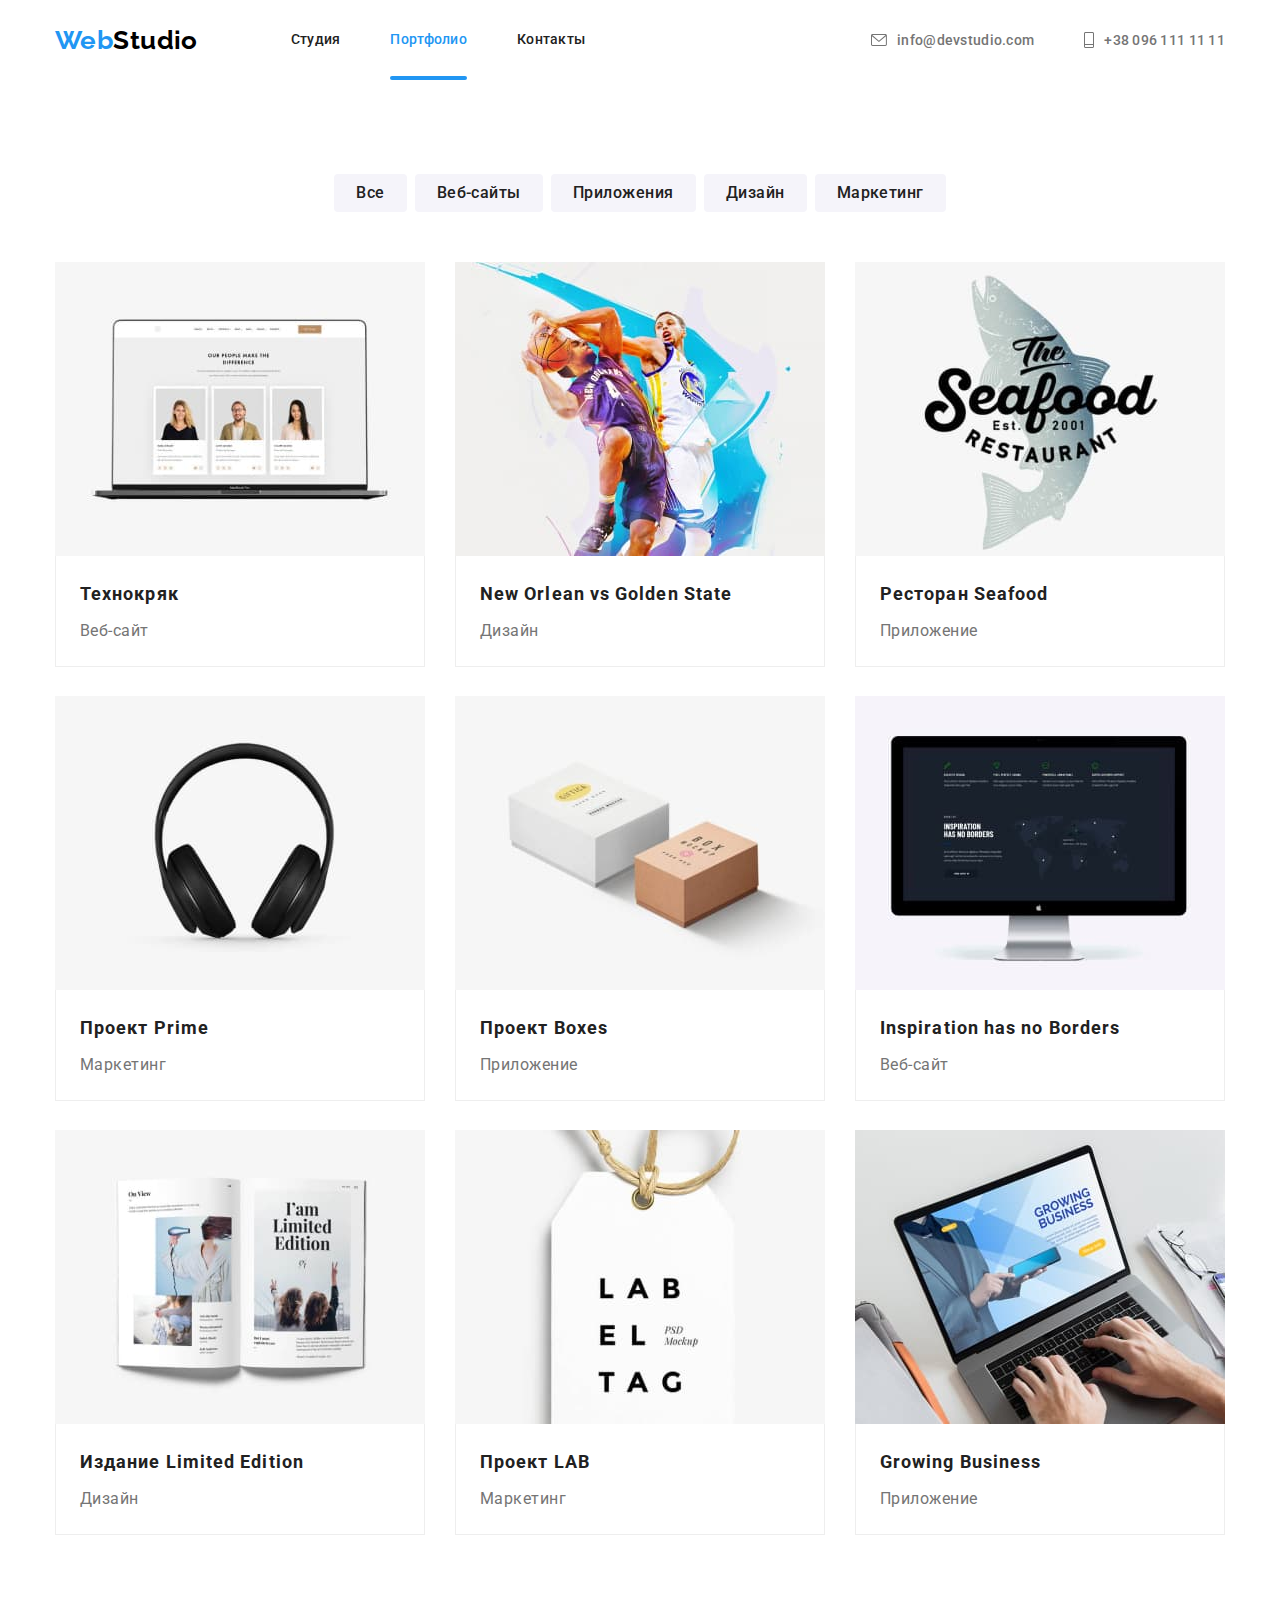
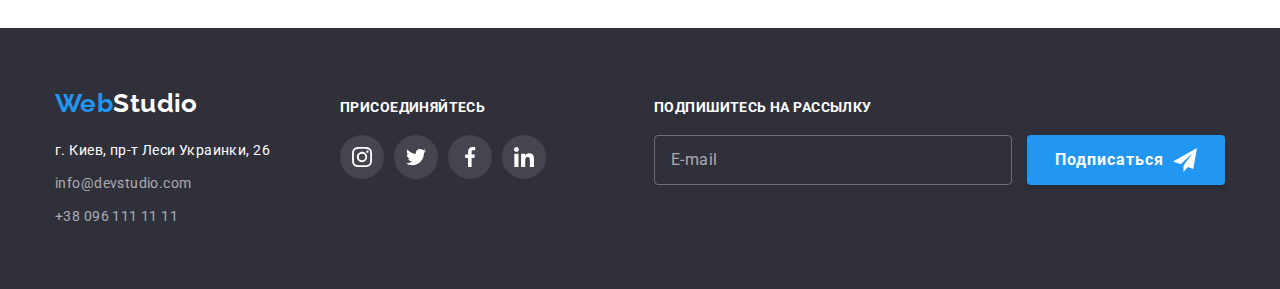
==== commit 40dd2c6a: "Здача ДЗ" ====
--- a/portfolio.html
+++ b/portfolio.html
@@ -73,7 +73,7 @@
         <div class="container">
           <!--Фільтр портфоліо-->
           <h1 class="sr-only">Примеры работ</h1>
-          <ul class="potfolio-filtr list">
+          <ul class="portfolio-filtr">
             <li class="portfolio-filtr__button">
               <button class="portfolio-filtr__button-item" type="button">Все</button>
             </li>
--- a/css/styles.css
+++ b/css/styles.css
@@ -1,1106 +1,24 @@
-/* Головний псевдоклас для перемінних */
-:root {
-  --primary-text-color: #212121;
-  --secondary-text-color: #757575;
-  --white-text-color: #ffffff;
-  --accent-color: #2196f3;
-  --black-logo-color: #000000;
-  --footer-text-color: rgba(255, 255, 255, 0.6);
-  --white-background-color: #ffffff;
-  --hero-background-color: #2f303a;
-  --team-background-color: #f5f4fa;
-  --hero-button-focus: #1e7cc9;
-  --animation: 250ms cubic-bezier(0.4, 0, 0.2, 1);
-}
-
 /* основний клас */
-html {
-  box-sizing: border-box;
-  margin: 0 auto;
-}
-
-body {
-  font-family: Roboto, sans-serif;
-  font-size: 14px;
-  line-height: 1.71;
-  letter-spacing: 0.03em;
-  background-color: var(--white-background-color);
-  color: var(--primary-text-color);
-}
-
-address {
-  font-style: normal;
-}
-
-/* Прибираю оформлення посилання */
-
-a {
-  text-decoration: none;
-}
-
-/* Прибираю точки в списку */
-
-ul {
-  list-style-type: none;
-}
-
-/* зображення переводи з лінійних в блочні */
-
-img {
-  display: block;
-  max-width: 100%;
-}
-
-/* прибираєм зайве в посилланнях та списку */
-.link {
-  text-decoration: none;
-}
-.list {
-  list-style: none;
-  padding-left: 0;
-  margin: 0;
-}
 
 /* Оформлення логотипу */
-.logo {
-  display: flex;
-  align-items: center;
-  font-family: 'Raleway', sans-serif;
-  font-style: normal;
-  font-weight: 700;
-  font-size: 26px;
-  line-height: 1.19;
-  color: var(--accent-color);
-}
-
-/* Оформлення заголовків */
-.section-title {
-  font-weight: 700;
-  font-size: 36px;
-  line-height: 1.17;
-  text-align: center;
-  color: var(--primary-text-color);
-  margin-bottom: 50px;
-}
-
-/* Ховаємо непотрібні заголовки screen reader only */
-.sr-only {
-  position: absolute;
-  width: 1px;
-  height: 1px;
-  margin: -1px;
-  border: 0;
-  padding: 0;
-  white-space: nowrap;
-  clip-path: inset(100%);
-  clip: rect(0 0 0 0);
-  overflow: hidden;
-}
-
-.container {
-  width: 1200px;
-  padding-left: 15px;
-  padding-right: 15px;
-  margin: 0 auto;
-}
-
-.section {
-  padding-top: 94px;
-  padding-bottom: 94px;
-}
 
 /* Оформллення хедера */
-.logo-black {
-  color: var(--black-logo-color);
-}
-
-.header__nav,
-.header-contact__list {
-  display: flex;
-  align-items: center;
-}
-
-.nav__link {
-  font-weight: 500;
-  line-height: 1.14;
-  letter-spacing: 0.02em;
-  padding-top: 32px;
-  padding-bottom: 32px;
-  color: var(--primary-text-color);
-  position: relative;
-  transition: color var(--animation);
-}
-
-.nav__item {
-  display: block;
-  color: var(--title-text-color);
-  font-weight: 500;
-  line-height: 1.14;
-  letter-spacing: 0.02em;
-  margin-right: 50px;
-}
-
-.nav__item:last-child {
-  margin-right: 0px;
-}
-
-.nav {
-  display: flex;
-}
-
-.header__nav {
-  margin-left: 93px;
-}
-
-.header-contact__list {
-  display: flex;
-  margin-left: auto;
-}
-
-.header-contact__item {
-  margin-right: 50px;
-}
-
-.header-contact__item:last-child {
-  margin-right: 0px;
-}
-
-.header-contact__link {
-  display: flex;
-  align-items: center;
-  padding-top: 32px;
-  padding-bottom: 32px;
-  font-weight: 500;
-  line-height: 16px;
-  letter-spacing: 0.02em;
-  color: var(--secondary-text-color);
-
-  transition: color var(--animation);
-}
-
-.nav__link:hover,
-.nav__link:focus,
-.header-contact__link:hover,
-.header-contact__link:focus {
-  color: var(--accent-color);
-}
-
-.nav__link-active {
-  color: var(--accent-color);
-}
-
-.nav__link .nav__link-active::after {
-  transition: background-color var(--animation);
-}
-
-.nav__link .nav__link-active::after {
-  position: absolute;
-  content: '';
-  display: block;
-  width: 100%;
-  height: 4px;
-  background-color: var(--accent-color);
-  border-radius: 2px;
-  left: 0;
-  bottom: 0;
-}
-
-.nav__link::after {
-  position: absolute;
-  content: '';
-  display: block;
-  width: 100%;
-  height: 4px;
-  background-color: transparent;
-  border-radius: 2px;
-  left: 0;
-  bottom: 0;
-}
-
-.nav__link:focus::after,
-.nav__link:hover::after {
-  position: absolute;
-  content: '';
-  display: block;
-  width: 100%;
-  height: 4px;
-  background-color: var(--accent-color);
-  border-radius: 2px;
-  left: 0;
-  bottom: 0;
-  transition: background-color 0.5s;
-}
-
-.nav__link::after {
-  transition: background-color var(--animation);
-}
-
-.header-section-portfolio {
-  border-bottom: 1px solid rgb(236, 236, 236);
-}
-
-.header__section {
-  display: flex;
-}
-
-.header-contact__icon {
-  fill: #757575;
-  justify-content: center;
-  align-items: center;
-  margin-right: 10px;
-
-  transition: fill var(--animation);
-}
-
-.header-contact__link:hover .header-contact__icon,
-.header-contact__link:focus .header-contact__icon {
-  fill: var(--accent-color);
-}
 
 /* Оформлення футера */
-.footer {
-  background-color: var(--hero-background-color);
-  padding: 60px 0;
-}
-
-.footer .container {
-  display: flex;
-  align-items: baseline;
-}
-
-.footer__contacts {
-  margin-right: 70px;
-}
-
-.footer__logo {
-  display: inline-block;
-  margin-bottom: 20px;
-}
-
-.footer__contact-adress {
-  font-family: 'Roboto', sans-serif;
-  font-style: normal;
-  font-weight: 400;
-  line-height: 1.71;
-  letter-spacing: 0.03em;
-  color: var(--white-text-color);
-  text-decoration: none;
-  display: block;
-  padding: 0;
-  margin: 0;
-  transition: color var(--animation);
-}
-
-.footer__contact-link {
-  font-family: 'Roboto', sans-serif;
-  font-style: normal;
-  font-weight: 400;
-  line-height: 1.71;
-  letter-spacing: 0.03em;
-  color: var(--footer-text-color);
-  text-decoration: none;
-  display: block;
-  padding: 0;
-  margin: 0;
-
-  transition: color var(--animation);
-}
-
-.footer__contact-link:hover,
-.footer__contact-link:focus,
-.footer__contact-adress:hover,
-.footer__contact-adress:focus {
-  color: var(--accent-color);
-}
-
-.studio-social__title {
-  color: var(--white-text-color);
-  text-transform: uppercase;
-  font-family: 'roboto';
-  font-size: 14px;
-  font-weight: 700;
-  letter-spacing: 0.03em;
-  line-height: 1.16;
-  margin-bottom: 20px;
-}
-
-.studio-social__list {
-  display: flex;
-  width: 206px;
-  height: 80px;
-}
-
-.footer__contact-item {
-  margin-bottom: 9px;
-}
-
-.footer__contact-item:last-child {
-  margin-bottom: 0;
-}
-
-.footer__logo-white {
-  color: var(--white-text-color);
-}
-
-.studio-social__list {
-  display: flex;
-}
-
-.studio-social__item {
-  margin-right: 10px;
-}
-
-.studio-social__item:last-child {
-  margin-right: 0px;
-}
-
-.studio-social__link {
-  display: flex;
-  align-items: center;
-  justify-content: center;
-  width: 44px;
-  height: 44px;
-  border-radius: 50%;
-  background-color: rgba(255, 255, 255, 0.1);
-
-  transition: background-color var(--animation);
-}
-
-.studio-social__link:hover,
-.studio-social__link:focus {
-  background-color: var(--accent-color);
-}
-
-.studio-social__icon {
-  fill: var(--white-text-color);
-}
-
-.subscribe {
-  margin-left: auto;
-}
-
-.subscribe__title {
-  font-family: 'Roboto';
-  font-style: normal;
-  font-weight: 700;
-  font-size: 14px;
-  line-height: 16px;
-  letter-spacing: 0.03em;
-  text-transform: uppercase;
-  color: #ffffff;
-  margin-bottom: 20px;
-}
-
-.subscribe__input {
-  width: 358px;
-  height: 50px;
-  padding-left: 16px;
-  margin-right: 12px;
-  color: var(--white-text-color);
-  background-color: transparent;
-  border: 1px solid rgba(255, 255, 255, 0.3);
-  box-sizing: border-box;
-  border-radius: 4px;
-  outline: none;
-  transition: border var(--animation);
-}
-
-.subscribe__input::placeholder {
-  font-weight: 400;
-  font-size: 16px;
-  line-height: 1.25;
-  align-items: center;
-  letter-spacing: 0.03em;
-  color: rgba(255, 255, 255, 0.6);
-}
-
-.subscribe__input:focus,
-.subscribe__input:hover {
-  border: 1px solid var(--accent-color);
-}
-
-.submit-btn {
-  display: inline-flex;
-  justify-content: center;
-  align-items: center;
-  padding: 10px 28px;
-  min-height: 50px;
-  background-color: var(--accent-color);
-  border: none;
-  box-shadow: 0px 4px 4px rgba(0, 0, 0, 0.15);
-  border-radius: 4px;
-  font-weight: 700;
-  font-size: 16px;
-  line-height: 1.87;
-  align-items: center;
-  text-align: center;
-  letter-spacing: 0.06em;
-  color: var(--white-text-color);
-  cursor: pointer;
-  transition: background-color var(--animation);
-}
-
-.submit-btn:after {
-  content: '';
-  margin-left: 9px;
-  width: 24px;
-  height: 24px;
-  background-image: url(../images/icons/icon\ send.svg);
-  background-repeat: no-repeat;
-  background-position: center;
-}
-
-.submit-btn:hover,
-.submit-btn:focus {
-  background-color: var(--hero-button-focus);
-}
 
 /* ГОЛОВНА СТОРІНКА СТУДІЇ */
 
 /* Оформлення Героя */
 
-.hero {
-  background: linear-gradient(rgba(47, 48, 58, 0.4), rgba(47, 48, 58, 0.4)),
-    url(../images/main-page/background-hero.jpg);
-  background-color: rgba(47, 48, 58, 1);
-  max-width: 1600px;
-  height: 600px;
-  background-size: cover;
-  margin-left: auto;
-  margin-right: auto;
-  background-repeat: no-repeat;
-  background-position: center;
-  text-align: center;
-  padding-top: 200px;
-  padding-bottom: 200px;
-}
-
-.hero__title {
-  max-width: 700px;
-  margin: 0 auto;
-  margin-bottom: 30px;
-  font-weight: 900;
-  font-size: 44px;
-  line-height: 1.36;
-  text-align: center;
-  letter-spacing: 0.06em;
-  text-transform: uppercase;
-  color: var(--white-text-color);
-}
-
-.hero__button {
-  display: inline-block;
-  border: none;
-  border-radius: 4px;
-  padding: 10px 32px;
-  font-family: 'Roboto';
-  font-weight: 700;
-  font-size: 16px;
-  line-height: 1.88;
-  align-items: center;
-  text-align: center;
-  letter-spacing: 0.06em;
-  background-color: var(--accent-color);
-  color: var(--white-text-color);
-  cursor: pointer;
-
-  transition: background-color var(--animation);
-}
-
-.hero__button:hover,
-.hero__button:focus {
-  background-color: var(--hero-button-focus);
-}
-
 /* Модальне вікно */
-.backdrop {
-  position: fixed;
-  display: flex;
-  align-items: center;
-  justify-content: center;
-  width: 100vw;
-  height: 100vh;
-  background-color: rgba(0, 0, 0, 0.2);
-  top: 0;
-  transition: opacity 250ms cubic-bezier(0.4, 0, 0.2, 1),
-    visibility 250ms cubic-bezier(0.4, 0, 0.2, 1);
-}
-
-.backdrop.is-hidden {
-  opacity: 0;
-  visibility: hidden;
-  pointer-events: none;
-}
-
-.backdrop.is-hidden .modal {
-  transform: scale(2);
-}
-
-.modal {
-  width: 528px;
-  min-height: 581px;
-  background-color: #ffffff;
-  box-shadow: 0px 1px 3px rgba(0, 0, 0, 0.12), 0px 1px 1px rgba(0, 0, 0, 0.14),
-    0px 2px 1px rgba(0, 0, 0, 0.2);
-  border-radius: 4px;
-  position: relative;
-  transform: scale(1);
-  transition: transform 250ms cubic-bezier(0.4, 0, 0.2, 1);
-  padding: 40px;
-}
-
-.close-btn {
-  position: absolute;
-  top: 8px;
-  right: 8px;
-  display: flex;
-  justify-content: center;
-  align-items: center;
-  width: 30px;
-  height: 30px;
-  border-radius: 50%;
-  border: 1px solid rgba(0, 0, 0, 0.1);
-  background-color: transparent;
-  padding: 0;
-  cursor: pointer;
-  transition: fill var(--animation);
-}
-
-.close-btn:hover,
-.close-btn:focus {
-  fill: var(--accent-color);
-  cursor: pointer;
-}
-
-.modal__title {
-  display: block;
-  font-family: Roboto;
-  font-size: 20px;
-  font-weight: 700;
-  line-height: 23px;
-  letter-spacing: 0.03em;
-  text-align: center;
-  color: var(--primary-text-color);
-  margin-bottom: 12px;
-}
-
-.modal-form__group,
-.modal-form__policy {
-  display: block;
-  margin-bottom: 10px;
-  transition: fill var(--animation);
-}
-
-.modal-form__group {
-  position: relative;
-}
-
-.modal-form__icon {
-  fill: #000000;
-  position: absolute;
-  bottom: 11px;
-  left: 12px;
-  transition: fill var(--animation);
-}
-
-.modal-form__input {
-  width: 100%;
-  height: 40px;
-  border: 1px solid rgba(33, 33, 33, 0.2);
-  border-radius: 4px;
-  padding: 11px 42px;
-  outline: transparent;
-  transition: border var(--animation);
-}
-
-.modal-form__input:focus,
-.modal-form__input:hover {
-  border: 1px solid var(--accent-color);
-}
-
-.modal-form__input:focus + .modal-form__icon,
-.modal-form__input:hover + .modal-form__icon {
-  fill: var(--accent-color);
-}
-
-.modal-form__description {
-  display: block;
-  font-family: Roboto;
-  font-size: 12px;
-  font-weight: 400;
-  line-height: 14px;
-  letter-spacing: 0.01em;
-  text-align: left;
-  color: var(--secondary-text-color);
-}
-
-.modal-form__input-comment {
-  height: 120px;
-  width: 100%;
-  resize: none;
-  padding: 12px 16px;
-  outline: transparent;
-  transition: border var(--animation);
-  border-radius: 4px;
-  border: 1px solid rgba(33, 33, 33, 0.2);
-}
-
-.modal-form__input::placeholder {
-  font-weight: 400;
-  font-size: 14px;
-  line-height: 16px;
-  letter-spacing: 0.01em;
-  color: rgba(117, 117, 117, 0.5);
-}
-
-.modal-form__input-comment:focus,
-.modal-form__input-comment:hover {
-  border: 1px solid var(--accent-color);
-}
-
-.modal-form__checkbox {
-  transition: border var(--animation);
-}
-
-.modal-form__checkbox-policy {
-  font-weight: 400;
-  font-size: 14px;
-  line-height: 1.714;
-  color: var(--secondary-text-color);
-}
-
-.modal-form__checkbox-policy::before {
-  display: inline-block;
-  vertical-align: middle;
-  content: '';
-  width: 16px;
-  height: 15px;
-  border-radius: 2px;
-  cursor: pointer;
-  border: 2px solid var(--primary-text-color);
-  margin-right: 7px;
-  transition: background-image var(--animation);
-}
-
-.modal-form__checkbox-policy:hover::before,
-.modal-form__checkbox-policy:focus::before {
-  border: 2px solid var(--accent-color);
-}
-
-.modal-form__checkbox:checked + .modal-form-checkbox-policy::before {
-  background-image: url(../images/icons/icon-check.svg);
-  background-position: center;
-  outline: transparent;
-  border: none;
-}
-
-.modal-form__checkbox:focus + .modal-form-checkbox-policy::before {
-  border: 2px solid var(--accent-color);
-}
-
-.modal-form__policy-link {
-  color: var(--accent-color);
-  text-decoration: underline;
-}
-
-.modal-form__submit-button {
-  display: flex;
-  justify-content: center;
-  align-items: center;
-  margin: 30px auto 0px auto;
-  width: 200px;
-  height: 50px;
-
-  font-weight: 700;
-  font-size: 16px;
-  line-height: 1.87;
-  letter-spacing: 0.06em;
-  color: var(--white-text-color);
-
-  background-color: var(--accent-color);
-  border: transparent;
-  box-shadow: 0px 4px 4px rgba(0, 0, 0, 0.15);
-  border-radius: 4px;
-
-  cursor: pointer;
-  transition: background-color var(--animation);
-}
-
-.modal-form__submit-button:hover,
-.modal-form__submit-button:focus {
-  background-color: var(--hero-button-focus);
-}
 
 /* Блок інформації про принципи та політику Студії */
-.features {
-  padding-bottom: 0;
-}
-
-.features-list__title {
-  font-size: 14px;
-  font-weight: 700;
-  line-height: 1.14;
-  letter-spacing: 0.03em;
-  text-transform: uppercase;
-  margin-bottom: 10px;
-}
-
-.features-list {
-  display: flex;
-}
-
-.features-list__item {
-  max-width: 270px;
-  margin-right: 30px;
-}
-
-.features-list__item:last-child {
-  margin-right: 0;
-}
-
-.features-list__text {
-  line-height: 1.71;
-  color: var(--secondary-text-color);
-}
-
-.features-list__icon-fon {
-  padding: 25px 100px;
-  margin-bottom: 30px;
-  background-color: #f5f4fa;
-  border-radius: 4px;
-}
-
-.features-list__icon {
-  display: block;
-}
 
 /* ОФОРМЛЕННЯ СЕКЦІЇ ПОСЛУГ */
-.work-list {
-  display: flex;
-}
-
-.work-list__item {
-  margin-right: 30px;
-  position: relative;
-}
-
-.work-list__item:last-child {
-  margin-right: 0;
-}
-
-/* .work-item::before {
-  position: absolute;
-  left: 0;
-  bottom: 0;
-  content: '';
-  display: flex;
-  width: 100%;
-  height: 70px;
-  background-color: rgba(47, 48, 58, 0.8);
-} */
-
-.work-list__description {
-  display: flex;
-  position: absolute;
-  left: 0;
-  bottom: 0;
-  justify-content: center;
-  align-items: center;
-  margin: 0 auto;
-  height: 70px;
-  width: 100%;
-  font-weight: 700;
-  line-height: 16px;
-  text-transform: uppercase;
-  color: #ffffff;
-  background-color: rgba(47, 48, 58, 0.8);
-}
 
 /* Оформлення команди */
-.team {
-  background-color: var(--team-background-color);
-}
-
-.team-list {
-  display: flex;
-}
-
-.team-list__item {
-  margin-right: 30px;
-  background-color: var(--white-background-color);
-  box-shadow: 0px 1px 3px rgba(0, 0, 0, 0.12), 0px 1px 1px rgba(0, 0, 0, 0.14),
-    0px 2px 1px rgba(0, 0, 0, 0.2);
-  border-radius: 0px 0px 4px 4px;
-}
-
-.team-list__item:last-child {
-  margin-right: 0;
-}
-
-.team-list__units {
-  padding: 30px 0px;
-}
-
-.team-list__unit {
-  font-weight: 500;
-  font-size: 16px;
-  line-height: 1.19;
-  text-align: center;
-  margin-bottom: 10px;
-}
-
-.team-list__profession {
-  font-size: 16px;
-  line-height: 1.19;
-  text-align: center;
-  color: var(--secondary-text-color);
-  margin-bottom: 16px;
-}
-
-.team-list__social-list {
-  display: flex;
-  justify-content: space-between;
-  align-items: center;
-  padding: 0px 32px;
-  margin-top: 16px;
-  list-style: none;
-}
-
-.team-list__social-item {
-  width: 44px;
-  height: 44px;
-}
-
-.team-list__social-link {
-  display: block;
-  width: 44px;
-  height: 44px;
-  border-radius: 50%;
-  color: #afb1b8;
-  background-color: #ffffff;
-  transition: background-color 250ms cubic-bezier(0.4, 0, 0.2, 1),
-    color 250ms cubic-bezier(0.4, 0, 0.2, 1);
-}
-
-.team-list__social-link:hover,
-.team-list__social-link:focus {
-  color: #ffffff;
-  background-color: var(--accent-color);
-}
-
-.team-list__social-icon {
-  margin: 12px 0px 0px 12px;
-  fill: currentColor;
-}
-
-.team-list__social-item:last-child {
-  margin-right: 0px;
-}
-
-.team-list__social-link:last-child {
-  margin-right: 0px;
-}
 
 /* Блок клиентов */
-.clients__list {
-  display: flex;
-}
 
-.clients__link {
-  display: flex;
-  align-items: center;
-  justify-content: center;
-  border: 1px solid rgba(175, 177, 184, 1);
-  border-radius: 4px;
-  width: 170px;
-  height: 92px;
-
-  transition: border-color var(--animation);
-}
-
-.clients__item {
-  margin-right: 30px;
-}
-
-.clients__item:last-child {
-  margin-right: 0px;
-}
-
-.clients__icon {
-  fill: #afb1b8;
-  transition: fill var(--animation);
-}
-
-.clients__link:hover,
-.clients__icon:focus {
-  border-color: var(--accent-color);
-}
-
-.clients__link:hover .clients__icon,
-.clients__link:focus .clients__icon {
-  fill: var(--accent-color);
-}
 
 /* ОСОБЛИВОСТІ СТОРІНКИ ПОРТФОЛІО */
-.potfolio-filtr {
-  display: flex;
-  justify-content: center;
-  margin-bottom: 50px;
-}
-
-.portfolio-filtr__button-item {
-  display: inline-block;
-  border: none;
-  border-radius: 4px;
-  padding: 6px 22px;
-  font-family: 'Roboto';
-  font-weight: 500;
-  font-size: 16px;
-  line-height: 1.62;
-  text-align: center;
-  letter-spacing: 0.03em;
-  background-color: var(--team-background-color);
-  color: var(--primary-text-color);
-  cursor: pointer;
-
-  transition: background-color var(--animation), color var(--animation), box-shadow var(--animation);
-}
-
-.portfolio-filtr__button {
-  margin-right: 8px;
-}
-
-.portfolio-filtr__button:last-child {
-  margin-right: 0;
-}
-
-.portfolio-filtr__button-item:hover,
-.portfolio-filtr__button-item:focus {
-  background-color: var(--accent-color);
-  color: var(--white-text-color);
-  box-shadow: 0px 2px 2px 0px rgba(0, 0, 0, 0.12), 0px 1px 2px 0px rgba(0, 0, 0, 0.08),
-    0px 3px 1px 0px rgba(0, 0, 0, 0.1);
-}
-
-.portfolio-list {
-  display: flex;
-  flex-wrap: wrap;
-}
-
-.portfolio-list__card-content {
-  padding: 20px 24px;
-  border: 1px solid #eeeeee;
-  border-top: none;
-}
-
-.portfolio-list__item {
-  width: calc((100%-60px) / 3);
-  margin-right: 30px;
-  margin-bottom: 30px;
-  background: #fff;
-  width: 370px;
-  height: 404px;
-  transition: box-shadow var(--animation);
-}
-
-.portfolio-list__item:nth-child(3n) {
-  margin-right: 0;
-}
-.portfolio-list__item:nth-last-child(-n + 3) {
-  margin-bottom: 0;
-}
-
-.portfolio-list__item:hover .portfolio-overlay {
-  transform: translateY(0);
-}
-
-.portfolio-list__description {
-  position: relative;
-  overflow: hidden;
-}
-
-.portfolio-list__overlay {
-  position: absolute;
-
-  display: inline-block;
-  content: '';
-  width: 100%;
-  height: 100%;
-  top: 0;
-  left: 0;
-  background-color: rgba(33, 150, 243, 0.9);
-  transform: translateY(100%);
-  transition: transform 250ms cubic-bezier(0.4, 0, 0.2, 1);
-}
-
-.portfolio-list__item-description {
-  position: absolute;
-  display: flex;
-  top: 0;
-  left: 0;
-  min-width: 100%;
-  height: 100%;
-
-  padding: 63px 24px;
-
-  font-size: 18px;
-  line-height: 1.56;
-
-  color: var(--white-text-color);
-  background-color: rgba(33, 150, 243, 0.9);
-  transform: translateY(100%);
-  transition: transform 250ms cubic-bezier(0.4, 0, 0.2, 1);
-}
-
-.portfolio-list__title {
-  font-weight: 700;
-  font-size: 18px;
-  line-height: 2;
-  letter-spacing: 0.06em;
-  color: var(--primary-text-color);
-  margin-bottom: 4px;
-}
-
-.portfolio-list__text {
-  font-size: 16px;
-  line-height: 1.88;
-  letter-spacing: 0.03em;
-  color: var(--secondary-text-color);
-}
-
-.portfolio-list__link {
-  display: block;
-  cursor: pointer;
-  transition: box-shadow var(--animation);
-}
-
-.portfolio-list__link:hover,
-.portfolio-list__link:focus {
-  cursor: pointer;
-  box-shadow: 0px 1px 1px rgba(0, 0, 0, 0.12), 0px 4px 4px rgba(0, 0, 0, 0.06),
-    1px 4px 6px rgba(0, 0, 0, 0.16);
-}
-
-.portfolio-list__link:focus .portfolio-list__item-description,
-.portfolio-list__link:hover .portfolio-list__item-description {
-  transform: translateY(0%);
-  transition: transform 250ms cubic-bezier(0.4, 0, 0.2, 1);
-}
-
-/* Прибираємо всі відступи (обнуляємо показники) */
-h1,
-h1,
-h2,
-h3,
-h4,
-h5,
-h6,
-p {
-  margin: 0;
-}
-
-ul,
-li {
-  margin: 0;
-  padding: 0;
-}
--- a/css/main.min.css
+++ b/css/main.min.css
@@ -1 +1,2 @@
-/* No CSS *//*# sourceMappingURL=main.min.css.map */+:root{--primary-text-color: #212121;--secondary-text-color: #757575;--white-text-color: #ffffff;--accent-color: #2196f3;--black-logo-color: #000000;--footer-text-color: rgba(255, 255, 255, 0.6);--white-background-color: #ffffff;--hero-background-color: #2f303a;--team-background-color: #f5f4fa;--hero-button-focus: #1e7cc9;--animation: 250ms cubic-bezier(0.4, 0, 0.2, 1)}.sr-only{position:absolute;width:1px;height:1px;margin:-1px;border:0;padding:0;white-space:nowrap;-webkit-clip-path:inset(100%);clip-path:inset(100%);clip:rect(0 0 0 0);overflow:hidden}html{-webkit-box-sizing:border-box;box-sizing:border-box;margin:0 auto}body{font-family:Roboto, sans-serif;font-size:14px;line-height:1.71;letter-spacing:0.03em;background-color:var(--white-background-color);color:var(--primary-text-color)}img{display:block;max-width:100%}a:focus{outline:none}address{font-style:normal}a{text-decoration:none}ul{list-style-type:none}.link{text-decoration:none}.list{list-style:none;padding-left:0;margin:0}h1,h1,h2,h3,h4,h5,h6,p{margin:0}ul,li{margin:0;padding:0}.container{width:1200px;padding-left:15px;padding-right:15px;margin:0 auto}.logo{display:-webkit-box;display:-ms-flexbox;display:flex;-webkit-box-align:center;-ms-flex-align:center;align-items:center;font-family:'Raleway', sans-serif;font-style:normal;font-weight:700;font-size:26px;line-height:1.19;color:var(--accent-color)}.logo-black{color:var(--black-logo-color)}.footer__logo{display:inline-block;margin-bottom:20px}.footer__logo-white{color:var(--white-text-color)}.hero__button{display:inline-block;border:none;border-radius:4px;padding:10px 32px;font-family:'Roboto';font-weight:700;font-size:16px;line-height:1.88;-webkit-box-align:center;-ms-flex-align:center;align-items:center;text-align:center;letter-spacing:0.06em;background-color:var(--accent-color);color:var(--white-text-color);cursor:pointer;-webkit-transition:background-color var(--animation);transition:background-color var(--animation)}.hero__button:hover,.hero__button:focus{background-color:var(--hero-button-focus)}.submit-btn{display:-webkit-inline-box;display:-ms-inline-flexbox;display:inline-flex;-webkit-box-pack:center;-ms-flex-pack:center;justify-content:center;-webkit-box-align:center;-ms-flex-align:center;align-items:center;padding:10px 28px;min-height:50px;background-color:var(--accent-color);border:none;-webkit-box-shadow:0px 4px 4px rgba(0,0,0,0.15);box-shadow:0px 4px 4px rgba(0,0,0,0.15);border-radius:4px;font-weight:700;font-size:16px;line-height:1.87;align-items:center;text-align:center;letter-spacing:0.06em;color:var(--white-text-color);cursor:pointer;-webkit-transition:background-color var(--animation);transition:background-color var(--animation)}.submit-btn:after{content:'';margin-left:9px;width:24px;height:24px;background-image:url(/images/icons/send.svg);background-repeat:no-repeat;background-position:center}.submit-btn:hover,.submit-btn:focus{background-color:var(--hero-button-focus)}.close-btn{position:absolute;top:8px;right:8px;display:-webkit-box;display:-ms-flexbox;display:flex;-webkit-box-pack:center;-ms-flex-pack:center;justify-content:center;-webkit-box-align:center;-ms-flex-align:center;align-items:center;width:30px;height:30px;border-radius:50%;border:1px solid rgba(0,0,0,0.1);background-color:transparent;padding:0;cursor:pointer;-webkit-transition:fill var(--animation);transition:fill var(--animation)}.close-btn:hover,.close-btn:focus{fill:var(--accent-color);cursor:pointer}.modal-form__submit-button{display:-webkit-box;display:-ms-flexbox;display:flex;-webkit-box-pack:center;-ms-flex-pack:center;justify-content:center;-webkit-box-align:center;-ms-flex-align:center;align-items:center;margin:30px auto 0px auto;width:200px;height:50px;font-weight:700;font-size:16px;line-height:1.87;letter-spacing:0.06em;color:var(--white-text-color);background-color:var(--accent-color);border:transparent;-webkit-box-shadow:0px 4px 4px rgba(0,0,0,0.15);box-shadow:0px 4px 4px rgba(0,0,0,0.15);border-radius:4px;cursor:pointer;-webkit-transition:background-color var(--animation);transition:background-color var(--animation)}.modal-form__submit-button:hover,.modal-form__submit-button:focus{background-color:var(--hero-button-focus)}.studio-social__list{display:-webkit-box;display:-ms-flexbox;display:flex}.studio-social__item{margin-right:10px}.studio-social__item:last-child{margin-right:0px}.studio-social__link{display:-webkit-box;display:-ms-flexbox;display:flex;-webkit-box-align:center;-ms-flex-align:center;align-items:center;-webkit-box-pack:center;-ms-flex-pack:center;justify-content:center;width:44px;height:44px;border-radius:50%;background-color:rgba(255,255,255,0.1);-webkit-transition:background-color var(--animation);transition:background-color var(--animation)}.studio-social__link:hover,.studio-social__link:focus{background-color:var(--accent-color)}.studio-social__icon{fill:var(--white-text-color)}.studio-social__title{color:var(--white-text-color);text-transform:uppercase;font-family:'roboto';font-size:14px;font-weight:700;letter-spacing:0.03em;line-height:1.16;margin-bottom:20px}.studio-social__list{display:-webkit-box;display:-ms-flexbox;display:flex;width:206px;height:80px}.team-list__social-list{display:-webkit-box;display:-ms-flexbox;display:flex;-webkit-box-pack:justify;-ms-flex-pack:justify;justify-content:space-between;-webkit-box-align:center;-ms-flex-align:center;align-items:center;padding:0px 32px;margin-top:16px;list-style:none}.team-list__social-item{width:44px;height:44px}.team-list__social-link{display:block;width:44px;height:44px;border-radius:50%;color:#afb1b8;background-color:#ffffff;-webkit-transition:background-color 250ms cubic-bezier(0.4, 0, 0.2, 1),color 250ms cubic-bezier(0.4, 0, 0.2, 1);transition:background-color 250ms cubic-bezier(0.4, 0, 0.2, 1),color 250ms cubic-bezier(0.4, 0, 0.2, 1)}.team-list__social-link:hover,.team-list__social-link:focus{color:#ffffff;background-color:var(--accent-color)}.team-list__social-icon{margin:12px 0px 0px 12px;fill:currentColor}.team-list__social-item:last-child{margin-right:0px}.team-list__social-link:last-child{margin-right:0px}.subscribe{margin-left:auto}.subscribe__title{font-family:'Roboto';font-style:normal;font-weight:700;font-size:14px;line-height:16px;letter-spacing:0.03em;text-transform:uppercase;color:#ffffff;margin-bottom:20px}.subscribe__input{width:358px;height:50px;padding-left:16px;margin-right:12px;color:var(--white-text-color);background-color:transparent;border:1px solid rgba(255,255,255,0.3);-webkit-box-sizing:border-box;box-sizing:border-box;border-radius:4px;outline:none;-webkit-transition:border var(--animation);transition:border var(--animation)}.subscribe__input::-webkit-input-placeholder{font-weight:400;font-size:16px;line-height:1.25;-webkit-box-align:center;align-items:center;letter-spacing:0.03em;color:rgba(255,255,255,0.6)}.subscribe__input:-ms-input-placeholder{font-weight:400;font-size:16px;line-height:1.25;-ms-flex-align:center;align-items:center;letter-spacing:0.03em;color:rgba(255,255,255,0.6)}.subscribe__input::-ms-input-placeholder{font-weight:400;font-size:16px;line-height:1.25;-ms-flex-align:center;align-items:center;letter-spacing:0.03em;color:rgba(255,255,255,0.6)}.subscribe__input::placeholder{font-weight:400;font-size:16px;line-height:1.25;-webkit-box-align:center;-ms-flex-align:center;align-items:center;letter-spacing:0.03em;color:rgba(255,255,255,0.6)}.subscribe__input:focus,.subscribe__input:hover{border:1px solid var(--accent-color)}.modal-form__group,.modal-form__policy{display:block;margin-bottom:10px;-webkit-transition:fill var(--animation);transition:fill var(--animation)}.modal-form__group{position:relative}.modal-form__icon{fill:#000000;position:absolute;bottom:11px;left:12px;-webkit-transition:fill var(--animation);transition:fill var(--animation)}.modal-form__input{width:100%;height:40px;border:1px solid rgba(33,33,33,0.2);border-radius:4px;padding:11px 42px;outline:transparent;-webkit-transition:border var(--animation);transition:border var(--animation)}.modal-form__input:focus,.modal-form__input:hover{border:1px solid var(--accent-color)}.modal-form__input:focus+.modal-form__icon,.modal-form__input:hover+.modal-form__icon{fill:var(--accent-color)}.modal-form__description{display:block;font-family:Roboto;font-size:12px;font-weight:400;line-height:14px;letter-spacing:0.01em;text-align:left;color:var(--secondary-text-color)}.modal-form__input-comment{height:120px;width:100%;resize:none;padding:12px 16px;outline:transparent;-webkit-transition:border var(--animation);transition:border var(--animation);border-radius:4px;border:1px solid rgba(33,33,33,0.2)}.modal-form__input::-webkit-input-placeholder{font-weight:400;font-size:14px;line-height:16px;letter-spacing:0.01em;color:rgba(117,117,117,0.5)}.modal-form__input:-ms-input-placeholder{font-weight:400;font-size:14px;line-height:16px;letter-spacing:0.01em;color:rgba(117,117,117,0.5)}.modal-form__input::-ms-input-placeholder{font-weight:400;font-size:14px;line-height:16px;letter-spacing:0.01em;color:rgba(117,117,117,0.5)}.modal-form__input::placeholder{font-weight:400;font-size:14px;line-height:16px;letter-spacing:0.01em;color:rgba(117,117,117,0.5)}.modal-form__input-comment:focus,.modal-form__input-comment:hover{border:1px solid var(--accent-color)}.modal-form__checkbox{-webkit-transition:border var(--animation);transition:border var(--animation)}.modal-form__checkbox-policy{font-weight:400;font-size:14px;line-height:1.714;color:var(--secondary-text-color)}.modal-form__checkbox-policy::before{display:inline-block;vertical-align:middle;content:'';width:16px;height:15px;border-radius:2px;cursor:pointer;border:2px solid var(--primary-text-color);margin-right:7px;-webkit-transition:background-image var(--animation);transition:background-image var(--animation)}.modal-form__checkbox-policy:hover::before,.modal-form__checkbox-policy:focus::before{border:2px solid var(--accent-color)}.modal-form__checkbox:checked+.modal-form-checkbox-policy::before{background-image:url(../images/icons/icon-check.svg);background-position:center;outline:transparent;border:none}.modal-form__checkbox:focus+.modal-form-checkbox-policy::before{border:2px solid var(--accent-color)}.modal-form__policy-link{color:var(--accent-color);text-decoration:underline}.backdrop{position:fixed;display:-webkit-box;display:-ms-flexbox;display:flex;-webkit-box-align:center;-ms-flex-align:center;align-items:center;-webkit-box-pack:center;-ms-flex-pack:center;justify-content:center;width:100vw;height:100vh;background-color:rgba(0,0,0,0.2);top:0;-webkit-transition:opacity 250ms cubic-bezier(0.4, 0, 0.2, 1),visibility 250ms cubic-bezier(0.4, 0, 0.2, 1);transition:opacity 250ms cubic-bezier(0.4, 0, 0.2, 1),visibility 250ms cubic-bezier(0.4, 0, 0.2, 1)}.backdrop.is-hidden{opacity:0;visibility:hidden;pointer-events:none}.backdrop.is-hidden .modal{-webkit-transform:scale(2);transform:scale(2)}.modal{width:528px;min-height:581px;background-color:#ffffff;-webkit-box-shadow:0px 1px 3px rgba(0,0,0,0.12),0px 1px 1px rgba(0,0,0,0.14),0px 2px 1px rgba(0,0,0,0.2);box-shadow:0px 1px 3px rgba(0,0,0,0.12),0px 1px 1px rgba(0,0,0,0.14),0px 2px 1px rgba(0,0,0,0.2);border-radius:4px;position:relative;-webkit-transform:scale(1);transform:scale(1);-webkit-transition:-webkit-transform 250ms cubic-bezier(0.4, 0, 0.2, 1);transition:-webkit-transform 250ms cubic-bezier(0.4, 0, 0.2, 1);transition:transform 250ms cubic-bezier(0.4, 0, 0.2, 1);transition:transform 250ms cubic-bezier(0.4, 0, 0.2, 1), -webkit-transform 250ms cubic-bezier(0.4, 0, 0.2, 1);padding:40px}.modal__title{display:block;font-family:Roboto;font-size:20px;font-weight:700;line-height:23px;letter-spacing:0.03em;text-align:center;color:var(--primary-text-color);margin-bottom:12px}.section{padding-top:94px;padding-bottom:94px}.section__title{font-weight:700;font-size:36px;line-height:1.17;text-align:center;color:var(--primary-text-color);margin-bottom:50px}.header__nav,.header-contact__list{display:-webkit-box;display:-ms-flexbox;display:flex;-webkit-box-align:center;-ms-flex-align:center;align-items:center}.header__nav{margin-left:93px}.nav{display:-webkit-box;display:-ms-flexbox;display:flex}.nav__link{font-weight:500;line-height:1.14;letter-spacing:0.02em;padding-top:32px;padding-bottom:32px;color:var(--primary-text-color);position:relative;-webkit-transition:color var(--animation);transition:color var(--animation)}.nav__link:hover,.nav__link:focus{color:var(--accent-color)}.nav__link::after{position:absolute;content:'';display:block;width:100%;height:4px;background-color:transparent;border-radius:2px;left:0;bottom:0;-webkit-transition:background-color var(--animation);transition:background-color var(--animation)}.nav__link:focus::after,.nav__link:hover::after{position:absolute;content:'';display:block;width:100%;height:4px;background-color:var(--accent-color);border-radius:2px;left:0;bottom:0;-webkit-transition:background-color 0.5s;transition:background-color 0.5s}.nav__item{display:block;color:var(--title-text-color);font-weight:500;line-height:1.14;letter-spacing:0.02em;margin-right:50px}.nav__item:last-child{margin-right:0px}.nav__link-active{color:var(--accent-color)}.nav__link-active::after{position:absolute;display:block;content:'';width:100%;height:4px;border-radius:2px;bottom:-1px;background-color:var(--accent-color);-webkit-transition:background-color var(--animation);transition:background-color var(--animation)}.header-contact__link:hover,.header-contact__link:focus{color:var(--accent-color)}.header-contact__list{display:-webkit-box;display:-ms-flexbox;display:flex;margin-left:auto}.header-contact__item{margin-right:50px}.header-contact__item:last-child{margin-right:0px}.header-contact__link{display:-webkit-box;display:-ms-flexbox;display:flex;-webkit-box-align:center;-ms-flex-align:center;align-items:center;padding-top:32px;padding-bottom:32px;font-weight:500;line-height:16px;letter-spacing:0.02em;color:var(--secondary-text-color);-webkit-transition:color var(--animation);transition:color var(--animation)}.header-contact__icon{fill:#757575;-webkit-box-pack:center;-ms-flex-pack:center;justify-content:center;-webkit-box-align:center;-ms-flex-align:center;align-items:center;margin-right:10px;-webkit-transition:fill var(--animation);transition:fill var(--animation)}.header__section{display:-webkit-box;display:-ms-flexbox;display:flex}.header-contact__link:hover .header-contact__icon,.header-contact__link:focus .header-contact__icon{fill:var(--accent-color)}.hero{background:-webkit-gradient(linear, left top, left bottom, from(rgba(47,48,58,0.4)), to(rgba(47,48,58,0.4))),url(../images/main-page/background-hero.jpg);background:linear-gradient(rgba(47,48,58,0.4), rgba(47,48,58,0.4)),url(../images/main-page/background-hero.jpg);background-color:#2f303a;max-width:1600px;height:600px;background-size:cover;margin-left:auto;margin-right:auto;background-repeat:no-repeat;background-position:center;text-align:center;padding-top:200px;padding-bottom:200px}.hero__title{max-width:700px;margin:0 auto;margin-bottom:30px;font-weight:900;font-size:44px;line-height:1.36;text-align:center;letter-spacing:0.06em;text-transform:uppercase;color:var(--white-text-color)}.features{padding-bottom:0}.features-list{display:-webkit-box;display:-ms-flexbox;display:flex}.features-list__title{font-size:14px;font-weight:700;line-height:1.14;letter-spacing:0.03em;text-transform:uppercase;margin-bottom:10px}.features-list__item{max-width:270px;margin-right:30px}.features-list__item:last-child{margin-right:0}.features-list__text{line-height:1.71;color:var(--secondary-text-color)}.features-list__icon{display:block}.features-list__icon-fon{padding:25px 100px;margin-bottom:30px;background-color:#f5f4fa;border-radius:4px}.work-list{display:-webkit-box;display:-ms-flexbox;display:flex}.work-list__item{margin-right:30px;position:relative}.work-list__item:last-child{margin-right:0}.work-list__description{display:-webkit-box;display:-ms-flexbox;display:flex;position:absolute;left:0;bottom:0;-webkit-box-pack:center;-ms-flex-pack:center;justify-content:center;-webkit-box-align:center;-ms-flex-align:center;align-items:center;margin:0 auto;height:70px;width:100%;font-weight:700;line-height:16px;text-transform:uppercase;color:#ffffff;background-color:rgba(47,48,58,0.8)}.team{background-color:var(--team-background-color)}.team-list{display:-webkit-box;display:-ms-flexbox;display:flex}.team-list__item{margin-right:30px;background-color:var(--white-background-color);-webkit-box-shadow:0px 1px 3px rgba(0,0,0,0.12),0px 1px 1px rgba(0,0,0,0.14),0px 2px 1px rgba(0,0,0,0.2);box-shadow:0px 1px 3px rgba(0,0,0,0.12),0px 1px 1px rgba(0,0,0,0.14),0px 2px 1px rgba(0,0,0,0.2);border-radius:0px 0px 4px 4px}.team-list__item:last-child{margin-right:0}.team-list__units{padding:30px 0px}.team-list__unit{font-weight:500;font-size:16px;line-height:1.19;text-align:center;margin-bottom:10px}.team-list__profession{font-size:16px;line-height:1.19;text-align:center;color:var(--secondary-text-color);margin-bottom:16px}.clients__list{display:-webkit-box;display:-ms-flexbox;display:flex}.clients__link{display:-webkit-box;display:-ms-flexbox;display:flex;-webkit-box-align:center;-ms-flex-align:center;align-items:center;-webkit-box-pack:center;-ms-flex-pack:center;justify-content:center;border:1px solid #afb1b8;border-radius:4px;width:170px;height:92px;-webkit-transition:border var(--animation);transition:border var(--animation)}.clients__link:hover,.clients__link:focus{border:1px solid var(--accent-color)}.clients__item{margin-right:30px}.clients__item:last-child{margin-right:0px}.clients__icon{fill:#afb1b8;-webkit-transition:fill var(--animation);transition:fill var(--animation)}.clients__link:hover .clients__icon,.clients__link:focus .clients__icon{fill:var(--accent-color)}.portfolio-list{display:-webkit-box;display:-ms-flexbox;display:flex;-ms-flex-wrap:wrap;flex-wrap:wrap}.portfolio-list__card-content{padding:20px 24px;border:1px solid #eeeeee;border-top:none}.portfolio-list__item{width:calc((100%-60px) / 3);margin-right:30px;margin-bottom:30px;background:#fff;width:370px;height:404px;-webkit-transition:-webkit-box-shadow var(--animation);transition:-webkit-box-shadow var(--animation);transition:box-shadow var(--animation);transition:box-shadow var(--animation), -webkit-box-shadow var(--animation)}.portfolio-list__item:nth-child(3n){margin-right:0}.portfolio-list__item:nth-last-child(-n+3){margin-bottom:0}.portfolio-list__description{position:relative;overflow:hidden}.portfolio-list__overlay{position:absolute;display:inline-block;content:'';width:100%;height:100%;top:0;left:0;background-color:rgba(33,150,243,0.9);-webkit-transform:translateY(100%);transform:translateY(100%);-webkit-transition:-webkit-transform 250ms cubic-bezier(0.4, 0, 0.2, 1);transition:-webkit-transform 250ms cubic-bezier(0.4, 0, 0.2, 1);transition:transform 250ms cubic-bezier(0.4, 0, 0.2, 1);transition:transform 250ms cubic-bezier(0.4, 0, 0.2, 1), -webkit-transform 250ms cubic-bezier(0.4, 0, 0.2, 1)}.portfolio-list__item-description{position:absolute;display:-webkit-box;display:-ms-flexbox;display:flex;top:0;left:0;min-width:100%;height:100%;padding:63px 24px;font-size:18px;line-height:1.56;color:var(--white-text-color);background-color:rgba(33,150,243,0.9);-webkit-transform:translateY(100%);transform:translateY(100%);-webkit-transition:-webkit-transform 250ms cubic-bezier(0.4, 0, 0.2, 1);transition:-webkit-transform 250ms cubic-bezier(0.4, 0, 0.2, 1);transition:transform 250ms cubic-bezier(0.4, 0, 0.2, 1);transition:transform 250ms cubic-bezier(0.4, 0, 0.2, 1), -webkit-transform 250ms cubic-bezier(0.4, 0, 0.2, 1)}.portfolio-list__title{font-weight:700;font-size:18px;line-height:2;letter-spacing:0.06em;color:var(--primary-text-color);margin-bottom:4px}.portfolio-list__text{font-size:16px;line-height:1.88;letter-spacing:0.03em;color:var(--secondary-text-color)}.portfolio-list__link{display:block;cursor:pointer;-webkit-transition:-webkit-box-shadow var(--animation);transition:-webkit-box-shadow var(--animation);transition:box-shadow var(--animation);transition:box-shadow var(--animation), -webkit-box-shadow var(--animation)}.portfolio-list__link:hover,.portfolio-list__link:focus{cursor:pointer;-webkit-box-shadow:0px 1px 1px rgba(0,0,0,0.12),0px 4px 4px rgba(0,0,0,0.06),1px 4px 6px rgba(0,0,0,0.16);box-shadow:0px 1px 1px rgba(0,0,0,0.12),0px 4px 4px rgba(0,0,0,0.06),1px 4px 6px rgba(0,0,0,0.16)}.portfolio-filtr{display:-webkit-box;display:-ms-flexbox;display:flex;-webkit-box-pack:center;-ms-flex-pack:center;justify-content:center;margin-bottom:50px}.portfolio-filtr__button-item{display:inline-block;border:none;border-radius:4px;padding:6px 22px;font-family:'Roboto';font-weight:500;font-size:16px;line-height:1.62;text-align:center;letter-spacing:0.03em;background-color:var(--team-background-color);color:var(--primary-text-color);cursor:pointer;-webkit-transition:background-color var(--animation),color var(--animation),-webkit-box-shadow var(--animation);transition:background-color var(--animation),color var(--animation),-webkit-box-shadow var(--animation);transition:background-color var(--animation),color var(--animation),box-shadow var(--animation);transition:background-color var(--animation),color var(--animation),box-shadow var(--animation),-webkit-box-shadow var(--animation)}.portfolio-filtr__button-item:hover,.portfolio-filtr__button-item:focus{background-color:var(--accent-color);color:var(--white-text-color);-webkit-box-shadow:0px 2px 2px 0px rgba(0,0,0,0.12),0px 1px 2px 0px rgba(0,0,0,0.08),0px 3px 1px 0px rgba(0,0,0,0.1);box-shadow:0px 2px 2px 0px rgba(0,0,0,0.12),0px 1px 2px 0px rgba(0,0,0,0.08),0px 3px 1px 0px rgba(0,0,0,0.1)}.portfolio-filtr__button{margin-right:8px}.portfolio-filtr__button:last-child{margin-right:0}.portfolio-list__item:hover .portfolio-overlay{-webkit-transform:translateY(0);transform:translateY(0)}.portfolio-list__link:focus .portfolio-list__item-description,.portfolio-list__link:hover .portfolio-list__item-description{-webkit-transform:translateY(0%);transform:translateY(0%);-webkit-transition:-webkit-transform 250ms cubic-bezier(0.4, 0, 0.2, 1);transition:-webkit-transform 250ms cubic-bezier(0.4, 0, 0.2, 1);transition:transform 250ms cubic-bezier(0.4, 0, 0.2, 1);transition:transform 250ms cubic-bezier(0.4, 0, 0.2, 1), -webkit-transform 250ms cubic-bezier(0.4, 0, 0.2, 1)}.footer{background-color:var(--hero-background-color);padding:60px 0}.footer__contacts{margin-right:70px}.footer__contact-adress{font-family:'Roboto', sans-serif;font-style:normal;font-weight:400;line-height:1.71;letter-spacing:0.03em;color:var(--white-text-color);text-decoration:none;display:block;padding:0;margin:0;-webkit-transition:color var(--animation);transition:color var(--animation)}.footer__contact-adress:hover,.footer__contact-adress:focus{color:var(--accent-color)}.footer__contact-link{font-family:'Roboto', sans-serif;font-style:normal;font-weight:400;line-height:1.71;letter-spacing:0.03em;color:var(--footer-text-color);text-decoration:none;display:block;padding:0;margin:0;-webkit-transition:color var(--animation);transition:color var(--animation)}.footer__contact-link:hover,.footer__contact-link:focus{color:var(--accent-color)}.footer__contact-item{margin-bottom:9px}.footer__contact-item:last-child{margin-bottom:0}.footer .container{display:-webkit-box;display:-ms-flexbox;display:flex;-webkit-box-align:baseline;-ms-flex-align:baseline;align-items:baseline}
+/*# sourceMappingURL=main.min.css.map */